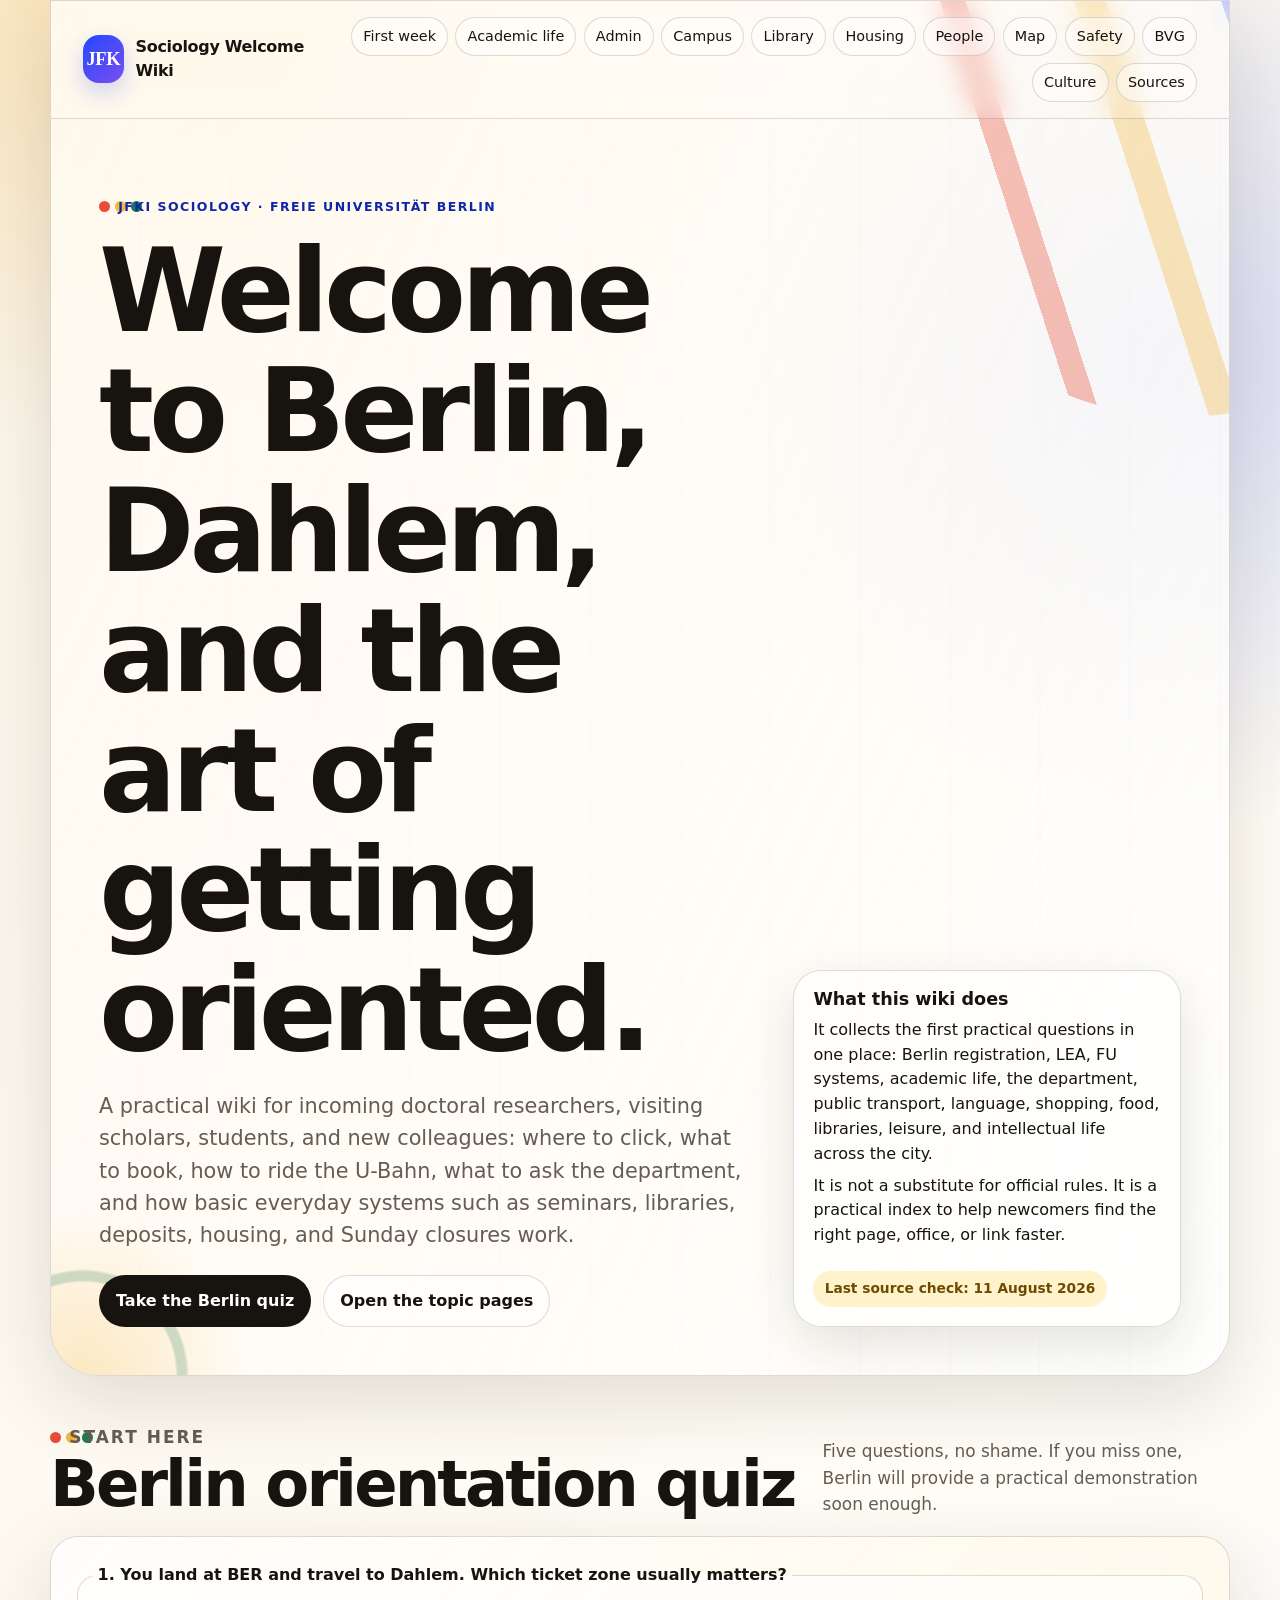
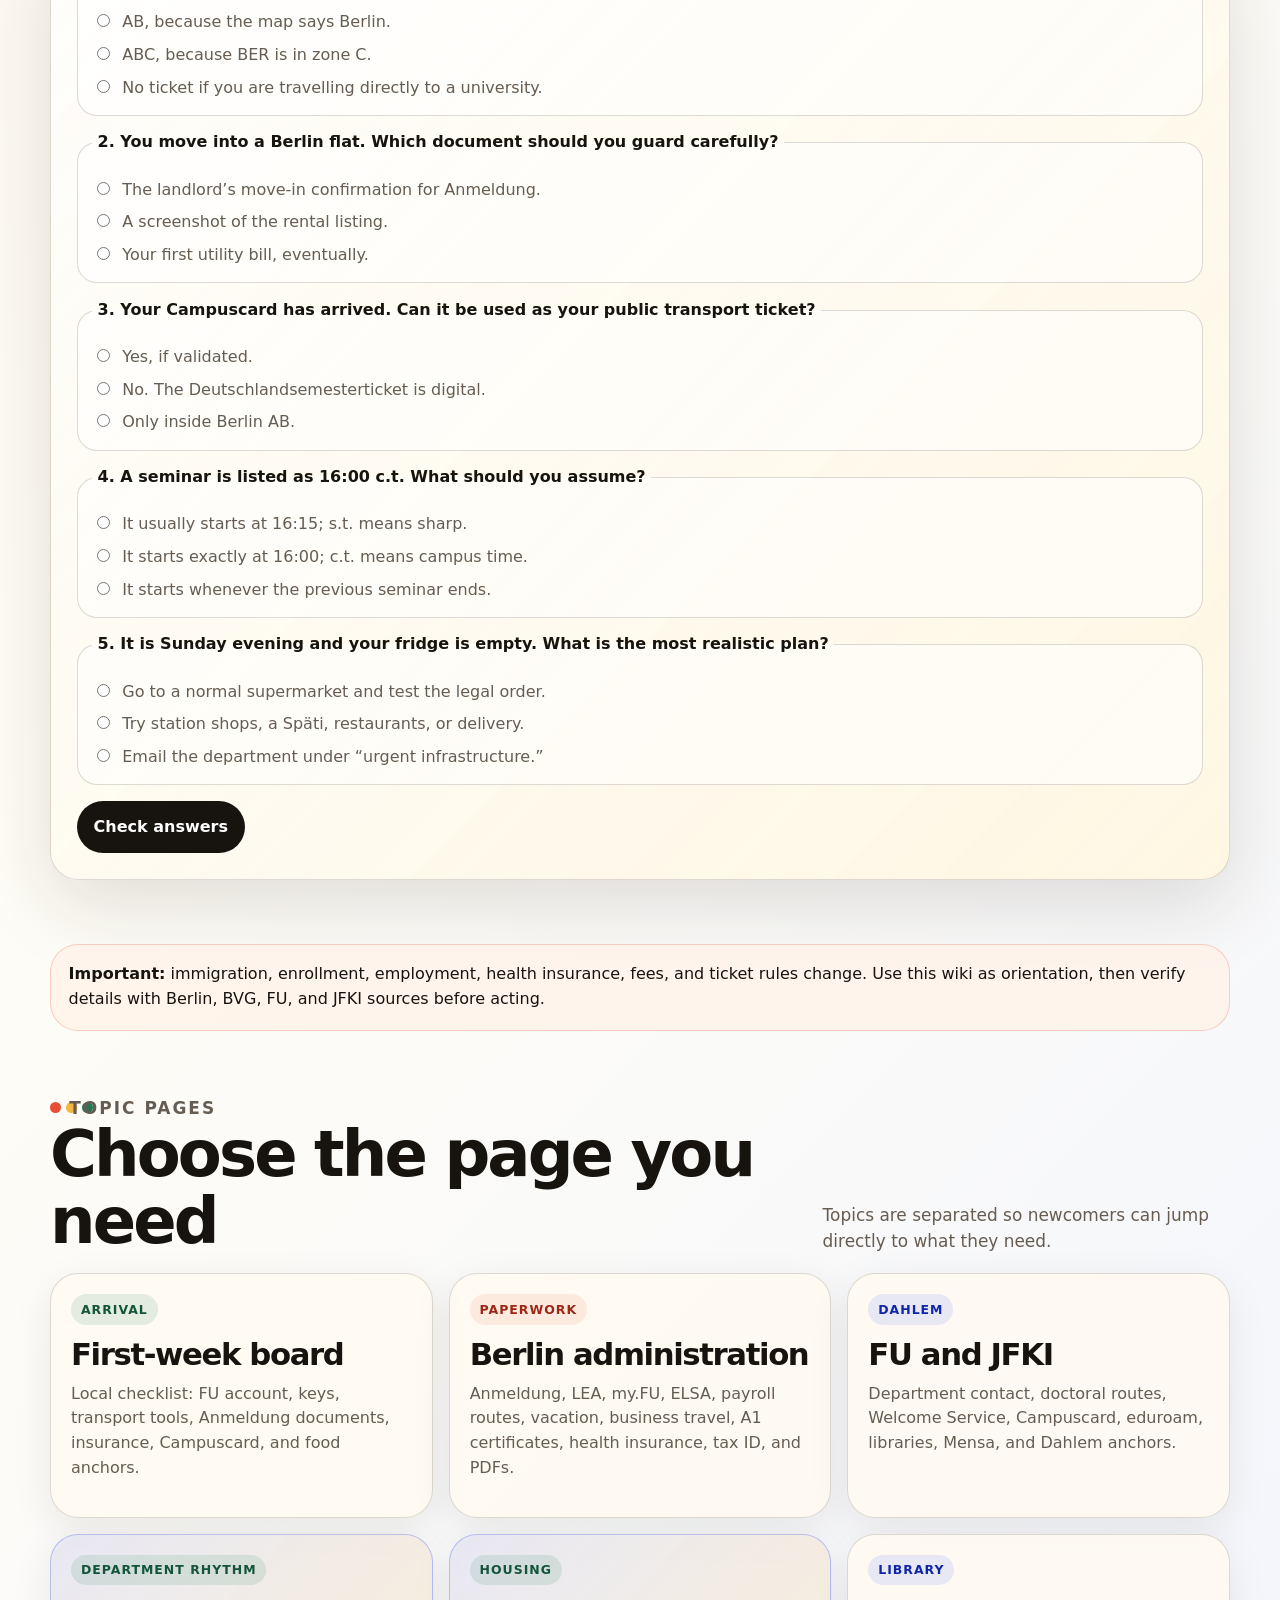
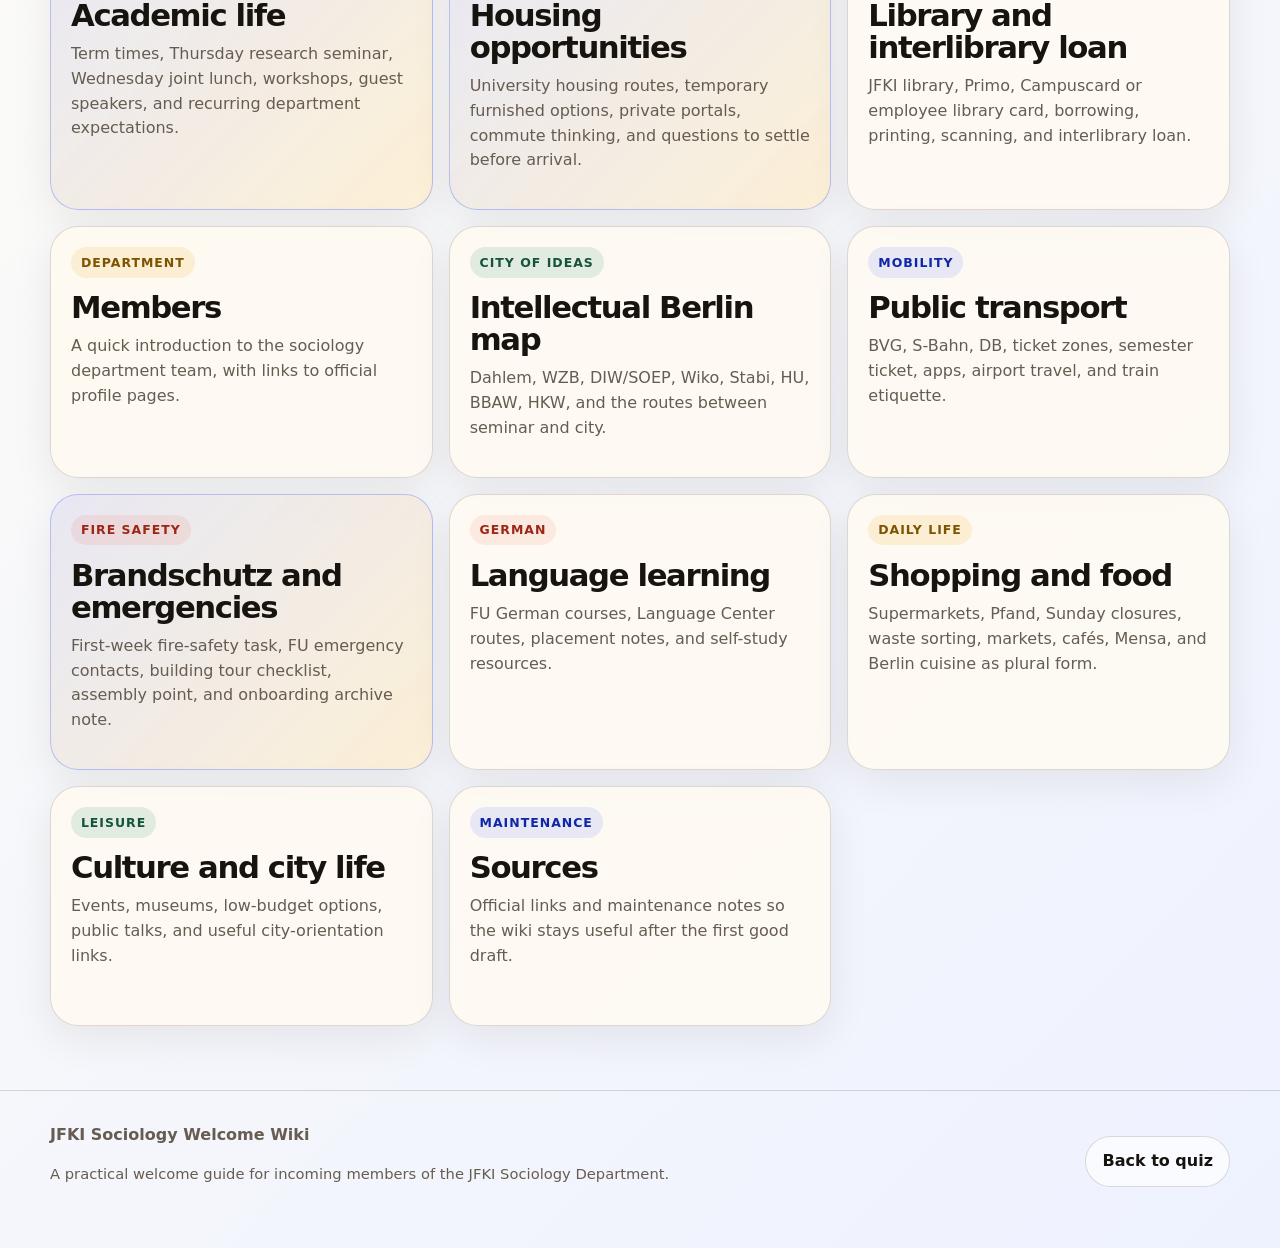
==== index.html @ 5accb11e "Upload welcome wiki site" ====
<!doctype html>
<html lang="en">
  <head>
    <meta charset="utf-8">
    <meta name="viewport" content="width=device-width, initial-scale=1">
    <title>JFKI Sociology Welcome Wiki</title>
    <meta name="description" content="A practical welcome wiki for incoming doctoral researchers, visiting scholars, students, and new colleagues at the JFKI Sociology Department, Freie Universität Berlin.">
    <meta property="og:title" content="JFKI Sociology Welcome Wiki">
    <meta property="og:description" content="Berlin administration, academic life, library, BVG, FU admin, everyday German, supermarkets, food, culture, and Dahlem orientation.">
    <meta property="og:type" content="website">
    <link rel="stylesheet" href="styles.css">
  </head>
  <body>
    <a class="skip-link" href="#main">Skip to main content</a>

    <header class="hero site-shell">
      <nav class="topbar" aria-label="Primary navigation">
        <a class="brand" href="index.html" aria-label="JFKI Sociology Welcome Wiki home">
          <span class="brand-mark" aria-hidden="true">JFK</span>
          <span>Sociology Welcome Wiki</span>
        </a>
        <div class="nav-links">
          <a href="first-week.html">First week</a>
          <a href="academic-life.html">Academic life</a>
          <a href="administration.html">Admin</a>
          <a href="campus.html">Campus</a>
          <a href="library.html">Library</a>
          <a href="housing.html">Housing</a>
          <a href="people.html">People</a>
          <a href="intellectual-map.html">Map</a>
          <a href="safety.html">Safety</a>
          <a href="transport.html">BVG</a>
          <a href="culture.html">Culture</a>
          <a href="sources.html">Sources</a>
        </div>
      </nav>

      <div class="hero-grid">
        <div>
          <p class="eyebrow">JFKI Sociology · Freie Universität Berlin</p>
          <h1>Welcome to Berlin, Dahlem, and the art of getting oriented.</h1>
          <p class="hero-copy">
            A practical wiki for incoming doctoral researchers, visiting scholars, students, and new colleagues:
            where to click, what to book, how to ride the U-Bahn, what to ask the department, and how basic
            everyday systems such as seminars, libraries, deposits, housing, and Sunday closures work.
          </p>
          <div class="hero-actions">
            <a class="button" href="#berlin-quiz">Take the Berlin quiz</a>
            <a class="button secondary" href="#topics">Open the topic pages</a>
          </div>
        </div>

        <aside class="hero-card" aria-label="Welcome note">
          <h2>What this wiki does</h2>
          <p>
            It collects the first practical questions in one place: Berlin registration, LEA, FU systems, academic life,
            the department, public transport, language, shopping, food, libraries, leisure, and intellectual life across the city.
          </p>
          <p>
            It is not a substitute for official rules. It is a practical index to help newcomers find the right page,
            office, or link faster.
          </p>
          <span class="stamp">Last source check: 11 August 2026</span>
        </aside>
      </div>
    </header>

    <main id="main" class="site-shell">
      <section class="section quiz-section" id="berlin-quiz">
        <div class="section-header">
          <div>
            <p class="eyebrow">Start here</p>
            <h2>Berlin orientation quiz</h2>
          </div>
          <p>
            Five questions, no shame. If you miss one, Berlin will provide a practical demonstration soon enough.
          </p>
        </div>

        <div class="quiz-card" data-quiz>
          <fieldset class="quiz-question">
            <legend>1. You land at BER and travel to Dahlem. Which ticket zone usually matters?</legend>
            <label><input type="radio" name="q1" value="wrong"> AB, because the map says Berlin.</label>
            <label><input type="radio" name="q1" value="correct"> ABC, because BER is in zone C.</label>
            <label><input type="radio" name="q1" value="wrong"> No ticket if you are travelling directly to a university.</label>
          </fieldset>

          <fieldset class="quiz-question">
            <legend>2. You move into a Berlin flat. Which document should you guard carefully?</legend>
            <label><input type="radio" name="q2" value="correct"> The landlord’s move-in confirmation for Anmeldung.</label>
            <label><input type="radio" name="q2" value="wrong"> A screenshot of the rental listing.</label>
            <label><input type="radio" name="q2" value="wrong"> Your first utility bill, eventually.</label>
          </fieldset>

          <fieldset class="quiz-question">
            <legend>3. Your Campuscard has arrived. Can it be used as your public transport ticket?</legend>
            <label><input type="radio" name="q3" value="wrong"> Yes, if validated.</label>
            <label><input type="radio" name="q3" value="correct"> No. The Deutschlandsemesterticket is digital.</label>
            <label><input type="radio" name="q3" value="wrong"> Only inside Berlin AB.</label>
          </fieldset>

          <fieldset class="quiz-question">
            <legend>4. A seminar is listed as 16:00 c.t. What should you assume?</legend>
            <label><input type="radio" name="q4" value="correct"> It usually starts at 16:15; s.t. means sharp.</label>
            <label><input type="radio" name="q4" value="wrong"> It starts exactly at 16:00; c.t. means campus time.</label>
            <label><input type="radio" name="q4" value="wrong"> It starts whenever the previous seminar ends.</label>
          </fieldset>

          <fieldset class="quiz-question">
            <legend>5. It is Sunday evening and your fridge is empty. What is the most realistic plan?</legend>
            <label><input type="radio" name="q5" value="wrong"> Go to a normal supermarket and test the legal order.</label>
            <label><input type="radio" name="q5" value="correct"> Try station shops, a Späti, restaurants, or delivery.</label>
            <label><input type="radio" name="q5" value="wrong"> Email the department under “urgent infrastructure.”</label>
          </fieldset>

          <div class="quiz-actions">
            <button class="button" type="button" data-quiz-check>Check answers</button>
            <p class="quiz-result" aria-live="polite" data-quiz-result></p>
          </div>
        </div>
      </section>

      <section class="note" aria-label="Disclaimer">
        <strong>Important:</strong> immigration, enrollment, employment, health insurance, fees, and ticket rules
        change. Use this wiki as orientation, then verify details with Berlin, BVG, FU, and JFKI sources before acting.
      </section>

      <section class="section" id="topics">
        <div class="section-header">
          <div>
            <p class="eyebrow">Topic pages</p>
            <h2>Choose the page you need</h2>
          </div>
          <p>
            Topics are separated so newcomers can jump directly to what they need.
          </p>
        </div>

        <div class="grid topic-grid">
          <article class="card topic-card">
            <span class="tag green">Arrival</span>
            <h3><a href="first-week.html">First-week board</a></h3>
            <p>Local checklist: FU account, keys, transport tools, Anmeldung documents, insurance, Campuscard, and food anchors.</p>
          </article>

          <article class="card topic-card">
            <span class="tag red">Paperwork</span>
            <h3><a href="administration.html">Berlin administration</a></h3>
            <p>Anmeldung, LEA, my.FU, ELSA, payroll routes, vacation, business travel, A1 certificates, health insurance, tax ID, and PDFs.</p>
          </article>

          <article class="card topic-card">
            <span class="tag">Dahlem</span>
            <h3><a href="campus.html">FU and JFKI</a></h3>
            <p>Department contact, doctoral routes, Welcome Service, Campuscard, eduroam, libraries, Mensa, and Dahlem anchors.</p>
          </article>

          <article class="card topic-card feature-frame">
            <span class="tag green">Department rhythm</span>
            <h3><a href="academic-life.html">Academic life</a></h3>
            <p>Term times, Thursday research seminar, Wednesday joint lunch, workshops, guest speakers, and recurring department expectations.</p>
          </article>

          <article class="card topic-card feature-frame">
            <span class="tag green">Housing</span>
            <h3><a href="housing.html">Housing opportunities</a></h3>
            <p>University housing routes, temporary furnished options, private portals, commute thinking, and questions to settle before arrival.</p>
          </article>

          <article class="card topic-card">
            <span class="tag">Library</span>
            <h3><a href="library.html">Library and interlibrary loan</a></h3>
            <p>JFKI library, Primo, Campuscard or employee library card, borrowing, printing, scanning, and interlibrary loan.</p>
          </article>

          <article class="card topic-card">
            <span class="tag gold">Department</span>
            <h3><a href="people.html">Members</a></h3>
            <p>A quick introduction to the sociology department team, with links to official profile pages.</p>
          </article>

          <article class="card topic-card">
            <span class="tag green">City of ideas</span>
            <h3><a href="intellectual-map.html">Intellectual Berlin map</a></h3>
            <p>Dahlem, WZB, DIW/SOEP, Wiko, Stabi, HU, BBAW, HKW, and the routes between seminar and city.</p>
          </article>

          <article class="card topic-card">
            <span class="tag">Mobility</span>
            <h3><a href="transport.html">Public transport</a></h3>
            <p>BVG, S-Bahn, DB, ticket zones, semester ticket, apps, airport travel, and train etiquette.</p>
          </article>

          <article class="card topic-card feature-frame">
            <span class="tag red">Fire safety</span>
            <h3><a href="safety.html">Brandschutz and emergencies</a></h3>
            <p>First-week fire-safety task, FU emergency contacts, building tour checklist, assembly point, and onboarding archive note.</p>
          </article>

          <article class="card topic-card">
            <span class="tag red">German</span>
            <h3><a href="language.html">Language learning</a></h3>
            <p>FU German courses, Language Center routes, placement notes, and self-study resources.</p>
          </article>

          <article class="card topic-card">
            <span class="tag gold">Daily life</span>
            <h3><a href="shopping-food.html">Shopping and food</a></h3>
            <p>Supermarkets, Pfand, Sunday closures, waste sorting, markets, cafés, Mensa, and Berlin cuisine as plural form.</p>
          </article>

          <article class="card topic-card">
            <span class="tag green">Leisure</span>
            <h3><a href="culture.html">Culture and city life</a></h3>
            <p>Events, museums, low-budget options, public talks, and useful city-orientation links.</p>
          </article>

          <article class="card topic-card">
            <span class="tag">Maintenance</span>
            <h3><a href="sources.html">Sources</a></h3>
            <p>Official links and maintenance notes so the wiki stays useful after the first good draft.</p>
          </article>
        </div>
      </section>
    </main>

    <footer class="footer">
      <div class="site-shell footer-grid">
        <div>
          <strong>JFKI Sociology Welcome Wiki</strong>
          <p class="small">A practical welcome guide for incoming members of the JFKI Sociology Department.</p>
        </div>
        <a class="button secondary" href="#berlin-quiz">Back to quiz</a>
      </div>
    </footer>

    <script src="welcome.js" defer></script>
  </body>
</html>
---- styles.css ----
:root {
  color-scheme: light;
  --ink: #17130f;
  --muted: #665c51;
  --paper: #fbf4e8;
  --paper-soft: #fffaf0;
  --card: rgba(255, 251, 242, 0.86);
  --line: rgba(47, 35, 21, 0.16);
  --blue: #2348ff;
  --blue-dark: #1026a8;
  --red: #e94d35;
  --gold: #f4b83f;
  --green: #1f7a54;
  --violet: #7a4ef1;
  --shadow: 0 24px 80px rgba(43, 31, 18, 0.14);
  --radius: 28px;
  --mono: "SFMono-Regular", Consolas, "Liberation Mono", Menlo, monospace;
  --sans: Inter, ui-sans-serif, system-ui, -apple-system, BlinkMacSystemFont, "Segoe UI", sans-serif;
  --serif: "Iowan Old Style", "Palatino Linotype", Palatino, Georgia, serif;
}

* {
  box-sizing: border-box;
}

html {
  scroll-behavior: smooth;
}

body {
  margin: 0;
  background:
    radial-gradient(circle at 10% 0%, rgba(244, 184, 63, 0.3), transparent 28rem),
    radial-gradient(circle at 90% 8%, rgba(35, 72, 255, 0.18), transparent 30rem),
    linear-gradient(135deg, #fbf4e8 0%, #fffdf6 42%, #eef2ff 100%);
  color: var(--ink);
  font-family: var(--sans);
  line-height: 1.55;
}

a {
  color: var(--blue-dark);
  text-decoration-thickness: 0.09em;
  text-underline-offset: 0.18em;
}

a:hover {
  color: var(--red);
}

.skip-link {
  position: absolute;
  left: 1rem;
  top: -5rem;
  z-index: 20;
  background: var(--ink);
  color: white;
  padding: 0.7rem 1rem;
  border-radius: 999px;
}

.skip-link:focus {
  top: 1rem;
}

.site-shell {
  width: min(1180px, calc(100% - 2rem));
  margin: 0 auto;
}

.hero {
  position: relative;
  overflow: hidden;
  border: 1px solid var(--line);
  border-radius: 0 0 48px 48px;
  background:
    linear-gradient(115deg, rgba(255, 250, 240, 0.92), rgba(255, 255, 255, 0.7)),
    repeating-linear-gradient(90deg, transparent 0 88px, rgba(35, 72, 255, 0.06) 88px 90px);
  box-shadow: var(--shadow);
  margin-bottom: 2rem;
}

.hero::before,
.hero::after {
  content: "";
  position: absolute;
  border-radius: 999px;
  pointer-events: none;
}

.hero::before {
  width: 38rem;
  height: 38rem;
  right: -16rem;
  top: -12rem;
  background:
    linear-gradient(90deg, transparent 0 18%, var(--red) 18% 22%, transparent 22% 39%, var(--gold) 39% 44%, transparent 44% 62%, var(--blue) 62% 66%, transparent 66%),
    radial-gradient(circle, rgba(255,255,255,0.1), transparent 60%);
  opacity: 0.34;
  transform: rotate(-18deg);
}

.hero::after {
  width: 24rem;
  height: 24rem;
  left: -10rem;
  bottom: -12rem;
  background:
    radial-gradient(circle at center, transparent 0 34%, rgba(31, 122, 84, 0.22) 35% 38%, transparent 39%),
    radial-gradient(circle at center, rgba(244, 184, 63, 0.28), transparent 60%);
}

.topbar {
  position: relative;
  z-index: 2;
  display: flex;
  align-items: center;
  justify-content: space-between;
  gap: 1rem;
  padding: 1rem clamp(1rem, 3vw, 2rem);
  border-bottom: 1px solid var(--line);
  backdrop-filter: blur(14px);
}

.brand {
  display: flex;
  align-items: center;
  gap: 0.75rem;
  color: var(--ink);
  font-weight: 800;
  letter-spacing: -0.02em;
  text-decoration: none;
}

.brand-mark {
  display: grid;
  place-items: center;
  width: 3rem;
  height: 3rem;
  border-radius: 1rem;
  color: white;
  background:
    linear-gradient(135deg, var(--blue), var(--violet)),
    var(--blue);
  box-shadow: 0 10px 24px rgba(35, 72, 255, 0.22);
  font-family: var(--serif);
  font-size: 1.15rem;
}

.nav-links {
  display: flex;
  flex-wrap: wrap;
  gap: 0.45rem;
  justify-content: flex-end;
}

.nav-links a {
  display: inline-flex;
  align-items: center;
  border: 1px solid var(--line);
  border-radius: 999px;
  padding: 0.45rem 0.7rem;
  background: rgba(255, 255, 255, 0.45);
  color: var(--ink);
  font-size: 0.9rem;
  text-decoration: none;
}

.nav-links a:hover {
  background: white;
  border-color: rgba(35, 72, 255, 0.4);
}

.hero-grid {
  position: relative;
  z-index: 2;
  display: grid;
  grid-template-columns: minmax(0, 1.25fr) minmax(280px, 0.75fr);
  gap: clamp(1.5rem, 4vw, 3rem);
  padding: clamp(2rem, 6vw, 5rem) clamp(1rem, 4vw, 3rem) clamp(2rem, 4vw, 3rem);
}

.page-hero {
  margin-bottom: 1rem;
}

.page-hero .hero-grid {
  padding-top: clamp(1.8rem, 5vw, 3.8rem);
  padding-bottom: clamp(1.8rem, 4vw, 2.6rem);
}

.page-hero h1 {
  max-width: 16ch;
  font-size: clamp(2.9rem, 8vw, 6rem);
}

.eyebrow {
  display: inline-flex;
  align-items: center;
  gap: 0.5rem;
  margin: 0 0 1rem;
  color: var(--blue-dark);
  font-weight: 800;
  text-transform: uppercase;
  letter-spacing: 0.12em;
  font-size: 0.78rem;
}

.eyebrow::before {
  content: "";
  width: 0.7rem;
  height: 0.7rem;
  border-radius: 50%;
  background: var(--red);
  box-shadow: 1rem 0 0 var(--gold), 2rem 0 0 var(--green);
}

h1,
h2,
h3 {
  margin: 0;
  line-height: 1.04;
  letter-spacing: -0.045em;
}

h1 {
  max-width: 14ch;
  font-size: clamp(3.2rem, 9vw, 7.6rem);
}

h2 {
  font-size: clamp(2rem, 5vw, 4.2rem);
}

h3 {
  font-size: clamp(1.25rem, 2.4vw, 2rem);
}

.hero-copy {
  margin: 1.2rem 0 0;
  max-width: 64ch;
  color: var(--muted);
  font-size: clamp(1.06rem, 2vw, 1.3rem);
}

.hero-actions,
.button-row {
  display: flex;
  flex-wrap: wrap;
  gap: 0.75rem;
  margin-top: 1.5rem;
}

.button,
button.button {
  border: 1px solid transparent;
  border-radius: 999px;
  padding: 0.78rem 1rem;
  background: var(--ink);
  color: white;
  font: inherit;
  font-weight: 800;
  text-decoration: none;
  cursor: pointer;
}

.button.secondary {
  border-color: var(--line);
  background: rgba(255,255,255,0.65);
  color: var(--ink);
}

.button:hover,
button.button:hover {
  transform: translateY(-1px);
}

.hero-card {
  align-self: end;
  border: 1px solid var(--line);
  border-radius: var(--radius);
  background: rgba(255, 255, 255, 0.62);
  box-shadow: 0 18px 50px rgba(43, 31, 18, 0.12);
  padding: 1.2rem;
}

.hero-card h2 {
  font-size: 1.1rem;
  letter-spacing: 0;
  margin-bottom: 0.6rem;
}

.hero-card p {
  margin: 0.45rem 0;
}

.stamp {
  display: inline-flex;
  margin-top: 1rem;
  border-radius: 999px;
  padding: 0.45rem 0.7rem;
  background: #fff3cb;
  color: #6d4a00;
  font-size: 0.86rem;
  font-weight: 800;
}

.section {
  margin: clamp(2rem, 6vw, 4rem) 0;
}

.section-header {
  display: grid;
  grid-template-columns: minmax(0, 0.78fr) minmax(260px, 0.42fr);
  align-items: end;
  gap: 1rem;
  margin-bottom: 1.2rem;
}

.section-header p {
  margin: 0;
  color: var(--muted);
  font-size: 1.06rem;
}

.note {
  border: 1px solid rgba(233, 77, 53, 0.24);
  border-radius: var(--radius);
  padding: 1.1rem;
  background: rgba(255, 242, 232, 0.78);
}

.grid {
  display: grid;
  grid-template-columns: repeat(12, 1fr);
  gap: 1rem;
}

.card,
.mini-card,
.timeline-item,
.phrase,
.source-card {
  border: 1px solid var(--line);
  border-radius: var(--radius);
  background: var(--card);
  box-shadow: 0 12px 40px rgba(43, 31, 18, 0.08);
}

.card {
  grid-column: span 4;
  padding: 1.25rem;
}

.card.wide {
  grid-column: span 8;
}

.card.full {
  grid-column: 1 / -1;
}

.card h3 {
  margin-bottom: 0.65rem;
}

.topic-grid .topic-card {
  min-height: 240px;
}

.topic-card h3 a {
  color: var(--ink);
  text-decoration: none;
}

.topic-card h3 a:hover {
  color: var(--blue-dark);
  text-decoration: underline;
  text-decoration-thickness: 0.08em;
  text-underline-offset: 0.16em;
}

.feature-frame {
  background:
    linear-gradient(135deg, rgba(35, 72, 255, 0.1), rgba(244, 184, 63, 0.16)),
    var(--card);
  border-color: rgba(35, 72, 255, 0.28);
}

.card p,
.card li {
  color: var(--muted);
}

.card p:first-of-type {
  margin-top: 0;
}

.tag {
  display: inline-flex;
  align-items: center;
  margin-bottom: 0.9rem;
  border-radius: 999px;
  padding: 0.35rem 0.62rem;
  background: rgba(35, 72, 255, 0.1);
  color: var(--blue-dark);
  font-size: 0.78rem;
  font-weight: 850;
  letter-spacing: 0.08em;
  text-transform: uppercase;
}

.tag.red {
  background: rgba(233, 77, 53, 0.1);
  color: #9d2716;
}

.tag.green {
  background: rgba(31, 122, 84, 0.12);
  color: #14543a;
}

.tag.gold {
  background: rgba(244, 184, 63, 0.18);
  color: #7c5300;
}

.checklist {
  display: grid;
  grid-template-columns: repeat(2, minmax(0, 1fr));
  gap: 0.75rem;
  padding: 0;
  list-style: none;
}

.checklist li {
  display: flex;
  align-items: flex-start;
  gap: 0.72rem;
  border: 1px solid var(--line);
  border-radius: 18px;
  background: rgba(255, 255, 255, 0.58);
  padding: 0.75rem;
}

.checklist input {
  width: 1.15rem;
  height: 1.15rem;
  margin-top: 0.18rem;
  accent-color: var(--green);
}

.checklist strong {
  display: block;
  color: var(--ink);
}

.checklist .is-done span {
  text-decoration: line-through;
  opacity: 0.68;
}

.timeline {
  display: grid;
  grid-template-columns: repeat(4, minmax(0, 1fr));
  gap: 1rem;
}

.timeline-item {
  position: relative;
  overflow: hidden;
  padding: 1.1rem;
}

.timeline-item::before {
  content: attr(data-step);
  position: absolute;
  right: 1rem;
  top: 0.6rem;
  color: rgba(23, 19, 15, 0.08);
  font-size: 4rem;
  font-weight: 900;
  letter-spacing: -0.08em;
}

.timeline-item h3 {
  position: relative;
  font-size: 1.35rem;
}

.timeline-item ul {
  position: relative;
  margin-bottom: 0;
  padding-left: 1.1rem;
}

.link-list {
  display: flex;
  flex-direction: column;
  gap: 0.45rem;
  margin: 0.8rem 0 0;
}

.link-list a {
  display: flex;
  justify-content: space-between;
  gap: 1rem;
  border: 1px solid var(--line);
  border-radius: 16px;
  padding: 0.7rem 0.8rem;
  background: rgba(255, 255, 255, 0.54);
  color: var(--ink);
  font-weight: 780;
  text-decoration: none;
}

.link-list a::after {
  content: "↗";
  color: var(--muted);
}

.link-list a:hover {
  border-color: rgba(35, 72, 255, 0.36);
  background: white;
}

.transit-map {
  position: relative;
  min-height: 260px;
  overflow: hidden;
  border-radius: 24px;
  background:
    linear-gradient(34deg, transparent 0 44%, rgba(233, 77, 53, 0.72) 44% 47%, transparent 47%),
    linear-gradient(145deg, transparent 0 34%, rgba(35, 72, 255, 0.7) 34% 37%, transparent 37%),
    linear-gradient(90deg, transparent 0 50%, rgba(31, 122, 84, 0.75) 50% 53%, transparent 53%),
    #fff8e8;
  border: 1px solid var(--line);
}

.station {
  position: absolute;
  display: inline-flex;
  align-items: center;
  gap: 0.35rem;
  border: 2px solid var(--ink);
  border-radius: 999px;
  padding: 0.35rem 0.55rem;
  background: white;
  font-size: 0.78rem;
  font-weight: 900;
  box-shadow: 0 8px 20px rgba(43, 31, 18, 0.12);
}

.station::before {
  content: "";
  width: 0.65rem;
  height: 0.65rem;
  border-radius: 999px;
  background: var(--ink);
}

.station.dahlem {
  left: 8%;
  top: 58%;
}

.station.ring {
  left: 46%;
  top: 44%;
}

.station.airport {
  right: 7%;
  bottom: 16%;
}

.station.berlin {
  right: 18%;
  top: 18%;
}

.mini-grid {
  display: grid;
  grid-template-columns: repeat(3, minmax(0, 1fr));
  gap: 0.8rem;
}

.mini-card {
  padding: 0.9rem;
}

.mini-card strong {
  display: block;
  margin-bottom: 0.35rem;
}

.mini-card p {
  margin: 0;
  color: var(--muted);
  font-size: 0.95rem;
}

.retail-table {
  width: 100%;
  border-collapse: collapse;
  overflow: hidden;
  border-radius: 18px;
}

.retail-table th,
.retail-table td {
  border-bottom: 1px solid var(--line);
  padding: 0.75rem;
  text-align: left;
  vertical-align: top;
}

.retail-table th {
  color: var(--ink);
  background: rgba(244, 184, 63, 0.18);
}

.retail-table td {
  color: var(--muted);
}

.source-panel {
  margin-top: 1rem;
}

.source-grid {
  display: grid;
  grid-template-columns: repeat(3, minmax(0, 1fr));
  gap: 0.8rem;
}

.source-card {
  padding: 0.9rem;
}

.source-card strong {
  display: block;
  margin-bottom: 0.35rem;
}

.footer {
  margin-top: 4rem;
  padding: 2rem 0 3rem;
  border-top: 1px solid var(--line);
  color: var(--muted);
}

.footer-grid {
  display: grid;
  grid-template-columns: 1fr auto;
  gap: 1rem;
  align-items: center;
}

.small {
  color: var(--muted);
  font-size: 0.92rem;
}

.quiz-section {
  margin-top: clamp(1.5rem, 4vw, 3rem);
}

.quiz-card {
  border: 1px solid var(--line);
  border-radius: var(--radius);
  background:
    linear-gradient(135deg, rgba(255, 255, 255, 0.72), rgba(255, 246, 225, 0.88)),
    var(--card);
  box-shadow: var(--shadow);
  padding: clamp(1rem, 3vw, 1.6rem);
}

.quiz-question {
  margin: 0 0 0.9rem;
  border: 1px solid var(--line);
  border-radius: 20px;
  background: rgba(255, 255, 255, 0.56);
  padding: 0.9rem;
}

.quiz-question legend {
  padding: 0 0.35rem;
  font-weight: 850;
}

.quiz-question label {
  display: block;
  margin-top: 0.5rem;
  color: var(--muted);
}

.quiz-question input {
  accent-color: var(--blue);
  margin-right: 0.45rem;
}

.quiz-actions {
  display: flex;
  flex-wrap: wrap;
  align-items: center;
  gap: 1rem;
  margin-top: 1rem;
}

.quiz-result {
  margin: 0;
  color: var(--ink);
  font-weight: 850;
}

.people-grid {
  display: grid;
  grid-template-columns: repeat(4, minmax(0, 1fr));
  gap: 1rem;
}

.person-card {
  display: flex;
  flex-direction: column;
  min-height: 220px;
  border: 1px solid var(--line);
  border-radius: var(--radius);
  background: var(--card);
  box-shadow: 0 12px 40px rgba(43, 31, 18, 0.08);
  padding: 1rem;
}

.person-card.lead {
  grid-column: span 2;
  background:
    linear-gradient(135deg, rgba(35, 72, 255, 0.12), rgba(255, 255, 255, 0.72)),
    var(--card);
}

.person-card.compact {
  grid-column: span 2;
}

.person-role {
  display: inline-flex;
  width: fit-content;
  border-radius: 999px;
  padding: 0.28rem 0.55rem;
  background: rgba(35, 72, 255, 0.1);
  color: var(--blue-dark);
  font-size: 0.76rem;
  font-weight: 850;
  letter-spacing: 0.06em;
  text-transform: uppercase;
}

.person-card h3 {
  margin-top: 0.8rem;
  font-size: 1.35rem;
}

.person-card p {
  color: var(--muted);
}

.person-card a {
  margin-top: auto;
  font-weight: 850;
}

.intellectual-map {
  position: relative;
  min-height: 560px;
  overflow: hidden;
  border: 1px solid var(--line);
  border-radius: 36px;
  background:
    linear-gradient(22deg, transparent 0 44%, rgba(35, 72, 255, 0.16) 44.2% 45.4%, transparent 45.6%),
    linear-gradient(125deg, transparent 0 42%, rgba(31, 122, 84, 0.14) 42.2% 43.4%, transparent 43.6%),
    radial-gradient(circle at 21% 64%, rgba(35, 72, 255, 0.16), transparent 16%),
    radial-gradient(circle at 78% 34%, rgba(233, 77, 53, 0.14), transparent 18%),
    radial-gradient(circle at 48% 48%, rgba(244, 184, 63, 0.18), transparent 22%),
    rgba(255, 251, 242, 0.88);
  box-shadow: var(--shadow);
}

.intellectual-map::before {
  content: "West Berlin research forests → Mitte archives and public forums";
  position: absolute;
  left: 1.2rem;
  top: 1rem;
  color: rgba(23, 19, 15, 0.42);
  font-family: var(--mono);
  font-size: 0.78rem;
}

.intellectual-map::after {
  content: "";
  position: absolute;
  left: 8%;
  right: 8%;
  top: 52%;
  border-top: 2px dashed rgba(23, 19, 15, 0.18);
  transform: rotate(-7deg);
}

.map-pin {
  position: absolute;
  z-index: 2;
  display: inline-flex;
  flex-direction: column;
  min-width: 9rem;
  border: 2px solid var(--ink);
  border-radius: 20px;
  padding: 0.6rem 0.7rem;
  background: rgba(255, 255, 255, 0.92);
  color: var(--ink);
  text-decoration: none;
  box-shadow: 0 12px 30px rgba(43, 31, 18, 0.13);
}

.map-pin strong {
  line-height: 1;
}

.map-pin span {
  margin-top: 0.25rem;
  color: var(--muted);
  font-size: 0.82rem;
}

.map-pin:hover {
  color: var(--ink);
  transform: translateY(-2px);
}

.pin-jfki { left: 8%; top: 58%; border-color: var(--blue); }
.pin-wiko { left: 18%; top: 30%; border-color: var(--green); }
.pin-wzb { left: 49%; top: 51%; border-color: var(--red); }
.pin-diw { left: 63%; top: 37%; border-color: var(--blue-dark); }
.pin-stabi { left: 70%; top: 56%; border-color: var(--gold); }
.pin-hu { left: 74%; top: 25%; border-color: var(--violet); }
.pin-bbaw { left: 62%; top: 19%; border-color: var(--green); }
.pin-hkw { left: 44%; top: 30%; border-color: var(--red); }

.map-notes {
  margin-top: 1rem;
}

@media (max-width: 980px) {
  .hero-grid,
  .section-header {
    grid-template-columns: 1fr;
  }

  .card,
  .card.wide {
    grid-column: 1 / -1;
  }

  .timeline,
  .mini-grid,
  .source-grid,
  .people-grid {
    grid-template-columns: repeat(2, minmax(0, 1fr));
  }

  .person-card.lead,
  .person-card.compact {
    grid-column: span 2;
  }

  .intellectual-map {
    min-height: 650px;
  }

  .pin-jfki { left: 6%; top: 58%; }
  .pin-wiko { left: 8%; top: 32%; }
  .pin-wzb { left: 43%; top: 48%; }
  .pin-diw { left: 57%; top: 35%; }
  .pin-stabi { left: 52%; top: 62%; }
  .pin-hu { left: 58%; top: 16%; }
  .pin-bbaw { left: 31%; top: 18%; }
  .pin-hkw { left: 32%; top: 30%; }
}

@media (max-width: 700px) {
  .topbar {
    align-items: flex-start;
    flex-direction: column;
  }

  .hero {
    border-radius: 0 0 28px 28px;
  }

  h1 {
    font-size: clamp(2.7rem, 16vw, 4.4rem);
  }

  .timeline,
  .checklist,
  .mini-grid,
  .source-grid,
  .people-grid {
    grid-template-columns: 1fr;
  }

  .person-card.lead,
  .person-card.compact {
    grid-column: auto;
  }

  .intellectual-map {
    min-height: auto;
    display: grid;
    gap: 0.75rem;
    padding: 3.2rem 1rem 1rem;
  }

  .intellectual-map::after {
    display: none;
  }

  .map-pin,
  .pin-jfki,
  .pin-wiko,
  .pin-wzb,
  .pin-diw,
  .pin-stabi,
  .pin-hu,
  .pin-bbaw,
  .pin-hkw {
    position: static;
    min-width: 0;
  }

  .footer-grid {
    grid-template-columns: 1fr;
  }
}

@media print {
  body {
    background: white;
  }

  .hero,
  .card,
  .timeline-item,
  .mini-card {
    box-shadow: none;
  }

  .nav-links,
  .button-row,
  .hero-actions,
  .source-panel[hidden] {
    display: none !important;
  }

  a::after {
    content: " (" attr(href) ")";
    font-size: 0.8em;
  }
}
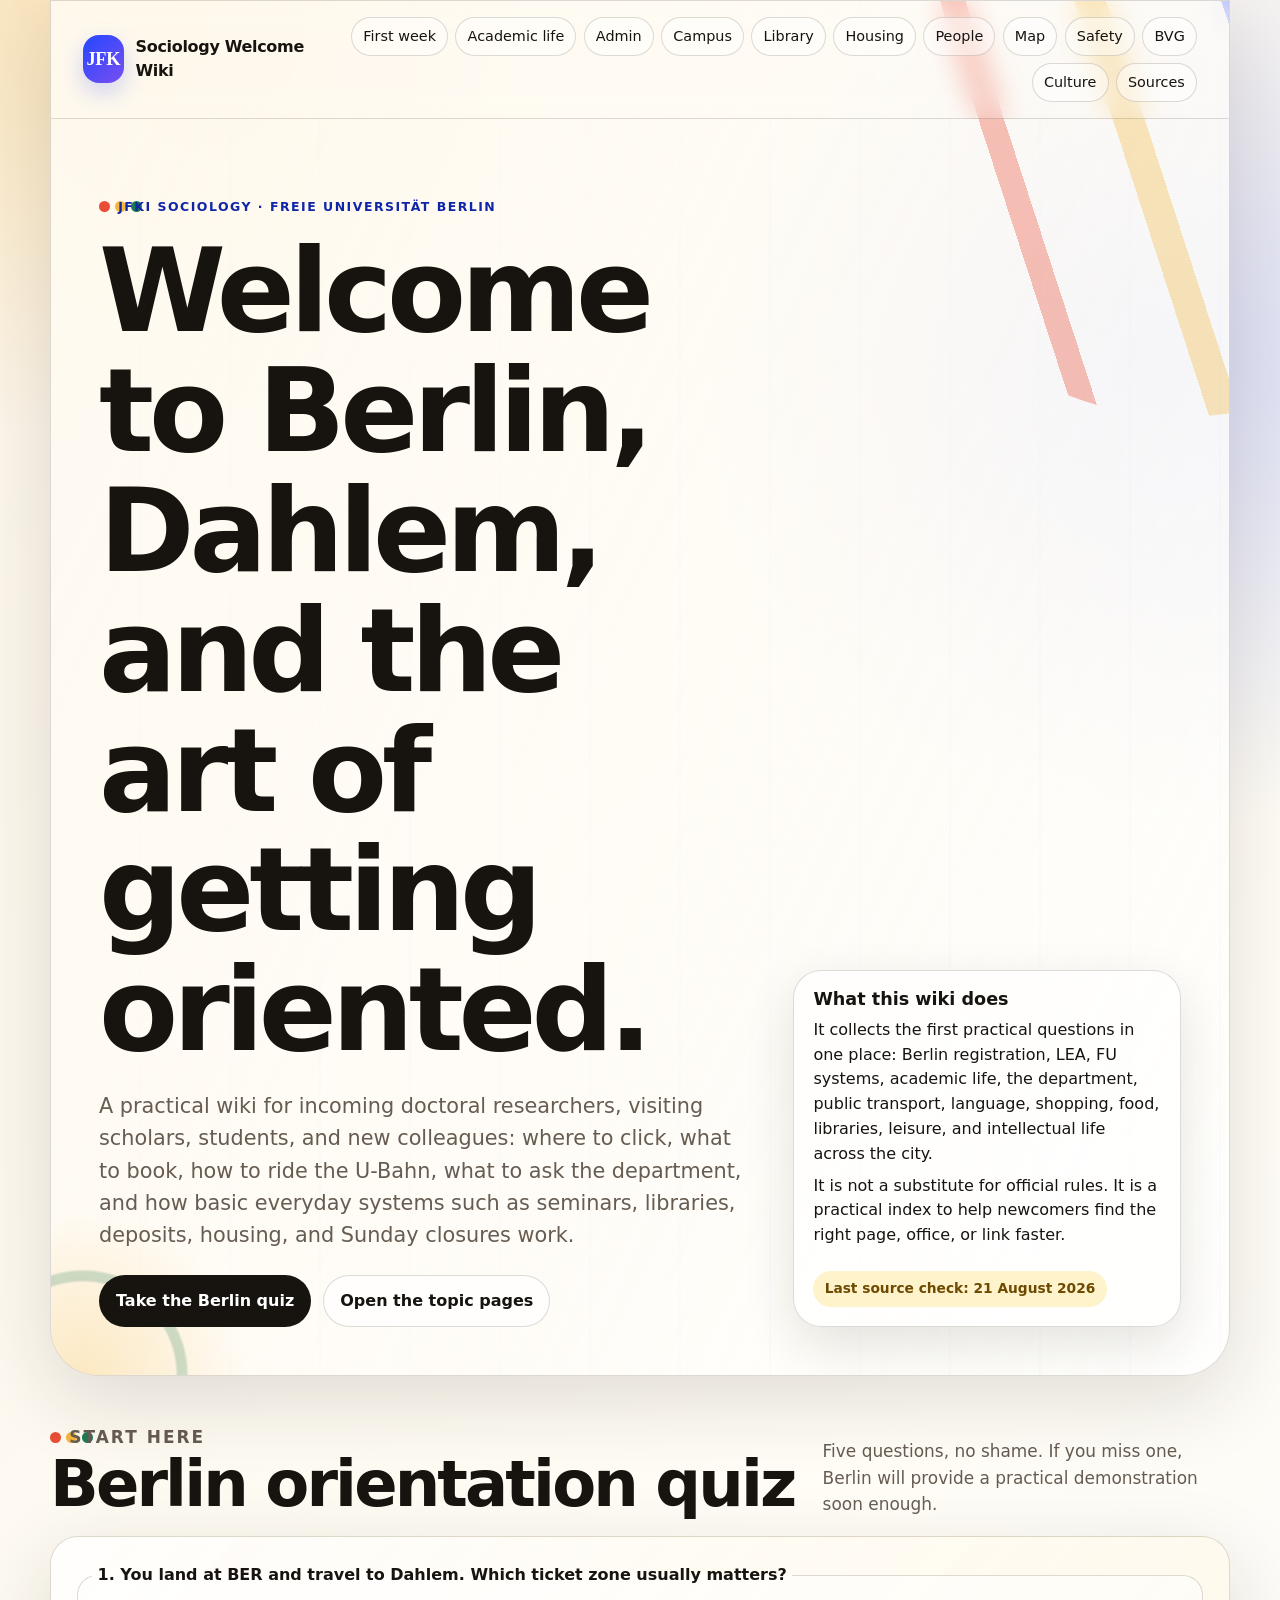
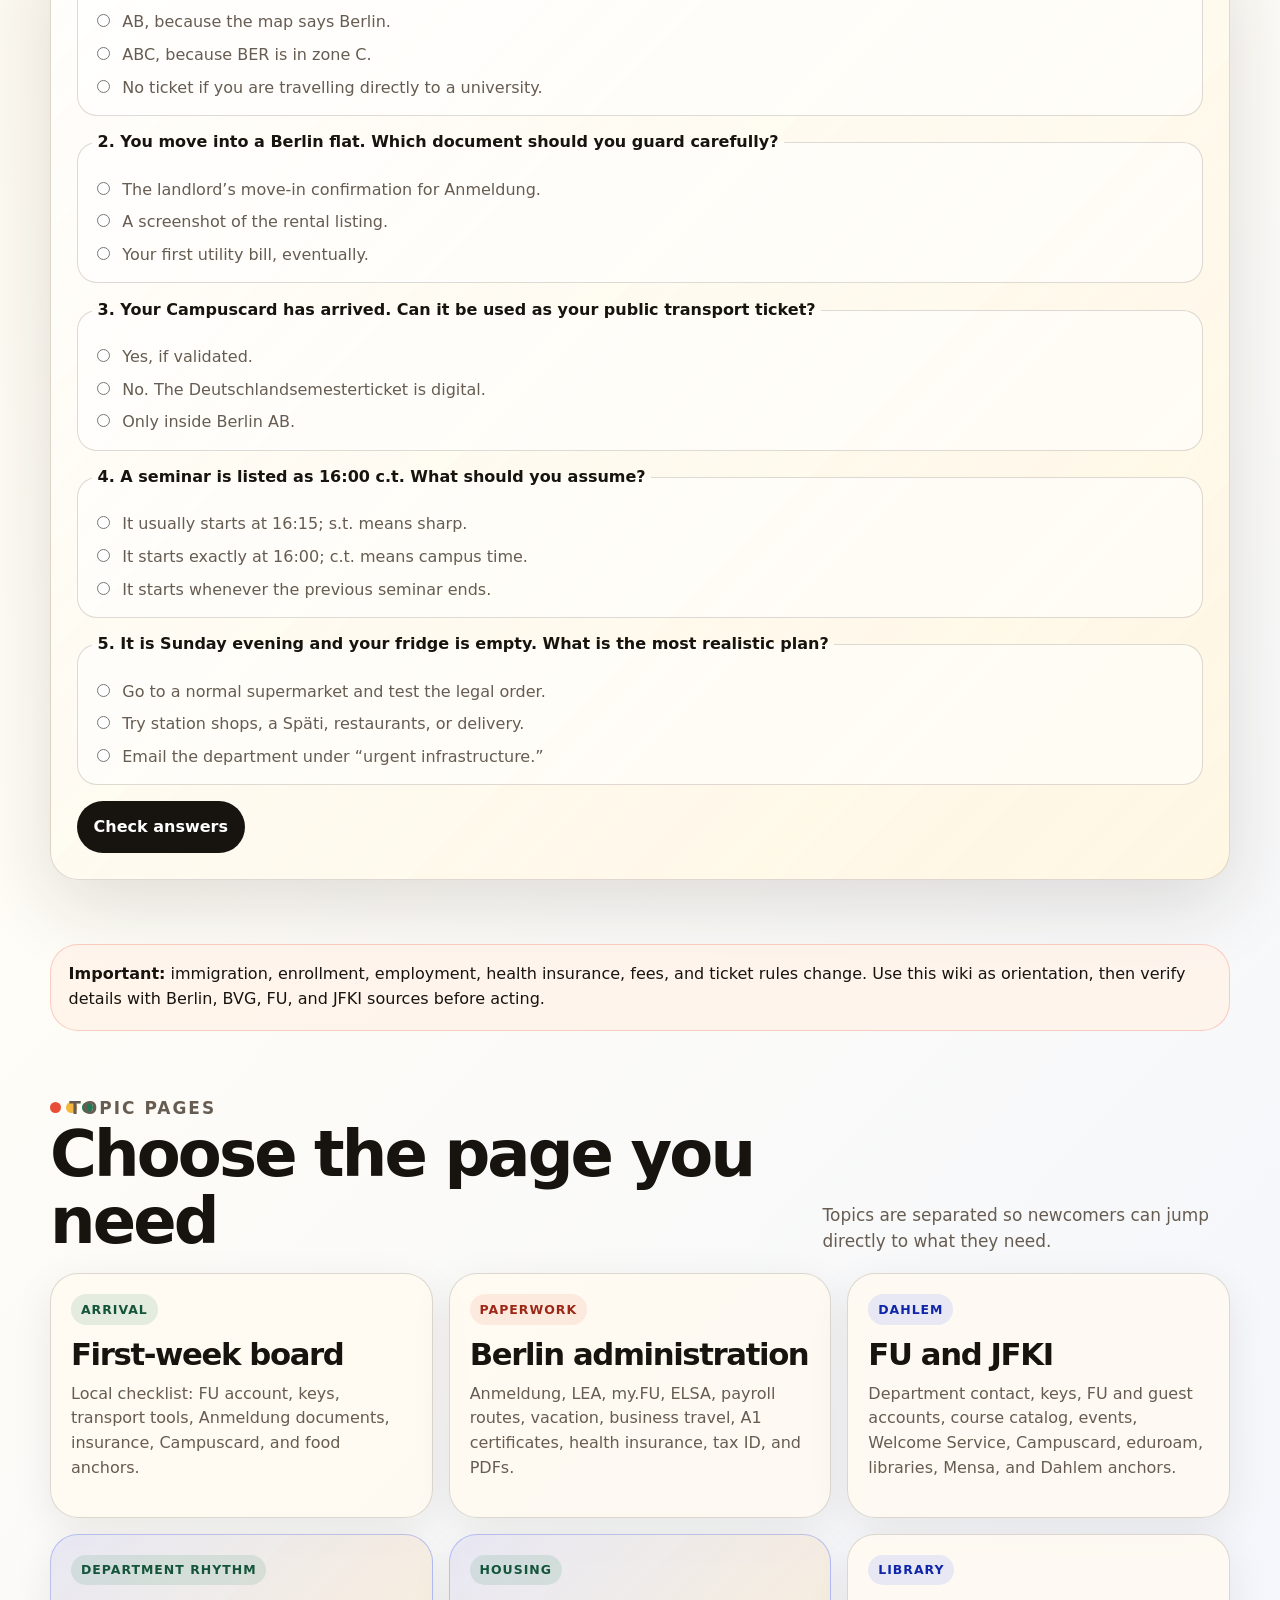
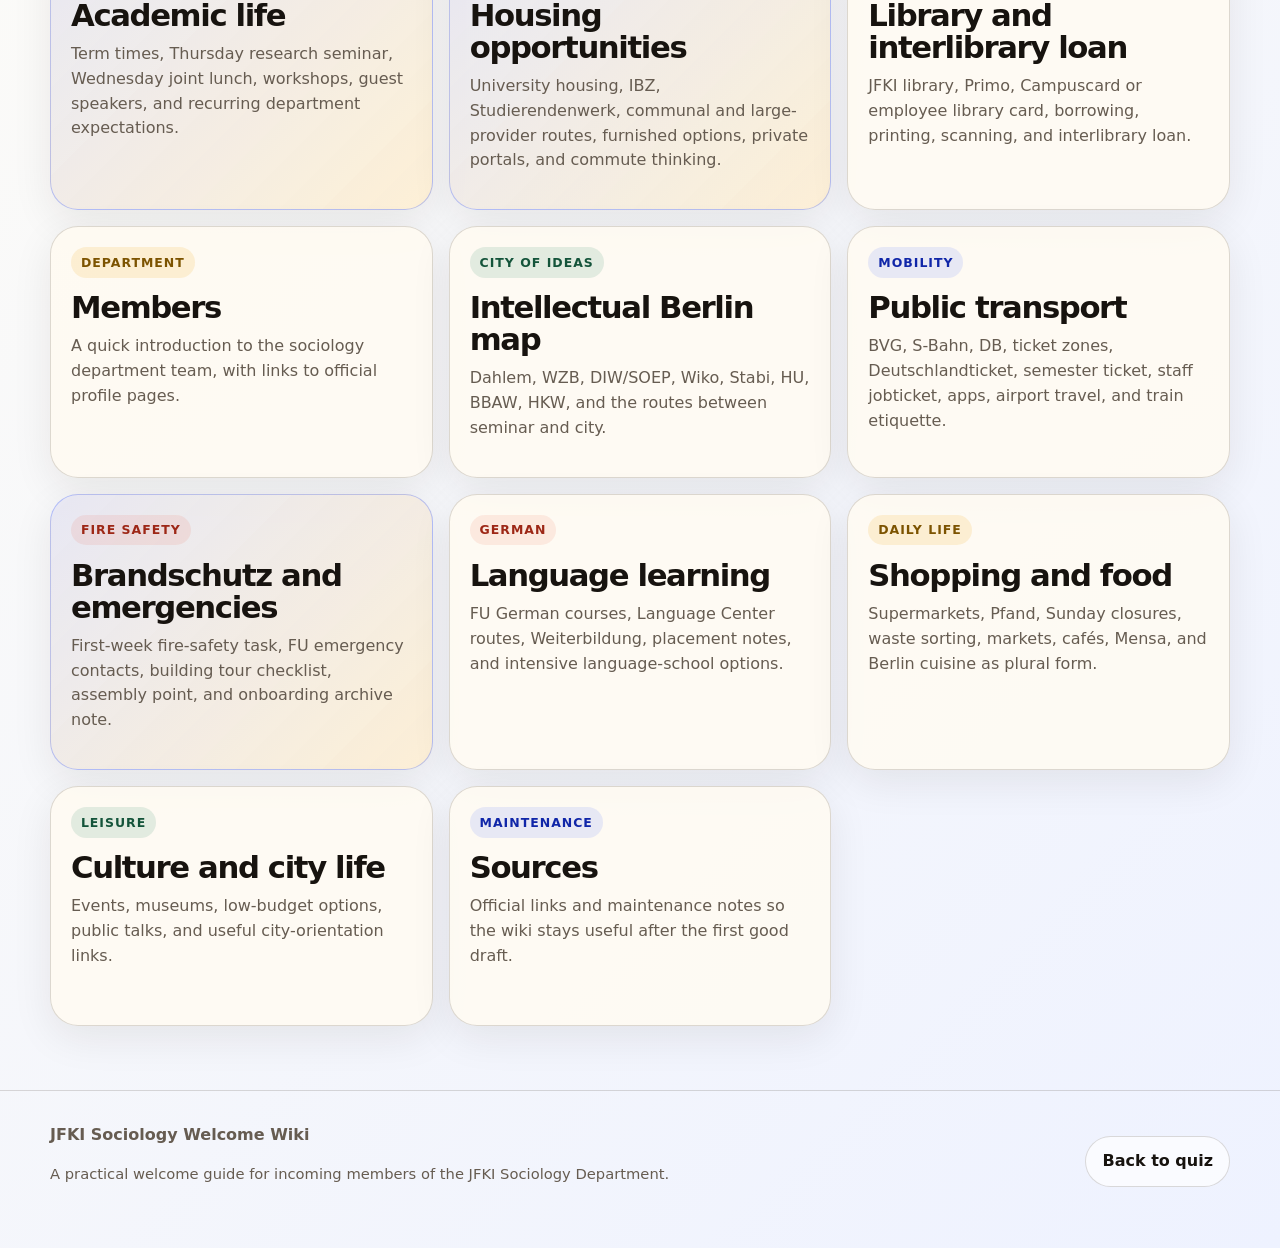
==== commit db88662c: "Update welcome wiki newcomer information" ====
--- a/index.html
+++ b/index.html
@@ -60,7 +60,7 @@
             It is not a substitute for official rules. It is a practical index to help newcomers find the right page,
             office, or link faster.
           </p>
-          <span class="stamp">Last source check: 11 August 2026</span>
+          <span class="stamp">Last source check: 21 August 2026</span>
         </aside>
       </div>
     </header>
@@ -152,7 +152,7 @@
           <article class="card topic-card">
             <span class="tag">Dahlem</span>
             <h3><a href="campus.html">FU and JFKI</a></h3>
-            <p>Department contact, doctoral routes, Welcome Service, Campuscard, eduroam, libraries, Mensa, and Dahlem anchors.</p>
+            <p>Department contact, keys, FU and guest accounts, course catalog, events, Welcome Service, Campuscard, eduroam, libraries, Mensa, and Dahlem anchors.</p>
           </article>
 
           <article class="card topic-card feature-frame">
@@ -164,7 +164,7 @@
           <article class="card topic-card feature-frame">
             <span class="tag green">Housing</span>
             <h3><a href="housing.html">Housing opportunities</a></h3>
-            <p>University housing routes, temporary furnished options, private portals, commute thinking, and questions to settle before arrival.</p>
+            <p>University housing, IBZ, Studierendenwerk, communal and large-provider routes, furnished options, private portals, and commute thinking.</p>
           </article>
 
           <article class="card topic-card">
@@ -188,7 +188,7 @@
           <article class="card topic-card">
             <span class="tag">Mobility</span>
             <h3><a href="transport.html">Public transport</a></h3>
-            <p>BVG, S-Bahn, DB, ticket zones, semester ticket, apps, airport travel, and train etiquette.</p>
+            <p>BVG, S-Bahn, DB, ticket zones, Deutschlandticket, semester ticket, staff jobticket, apps, airport travel, and train etiquette.</p>
           </article>
 
           <article class="card topic-card feature-frame">
@@ -200,7 +200,7 @@
           <article class="card topic-card">
             <span class="tag red">German</span>
             <h3><a href="language.html">Language learning</a></h3>
-            <p>FU German courses, Language Center routes, placement notes, and self-study resources.</p>
+            <p>FU German courses, Language Center routes, Weiterbildung, placement notes, and intensive language-school options.</p>
           </article>
 
           <article class="card topic-card">
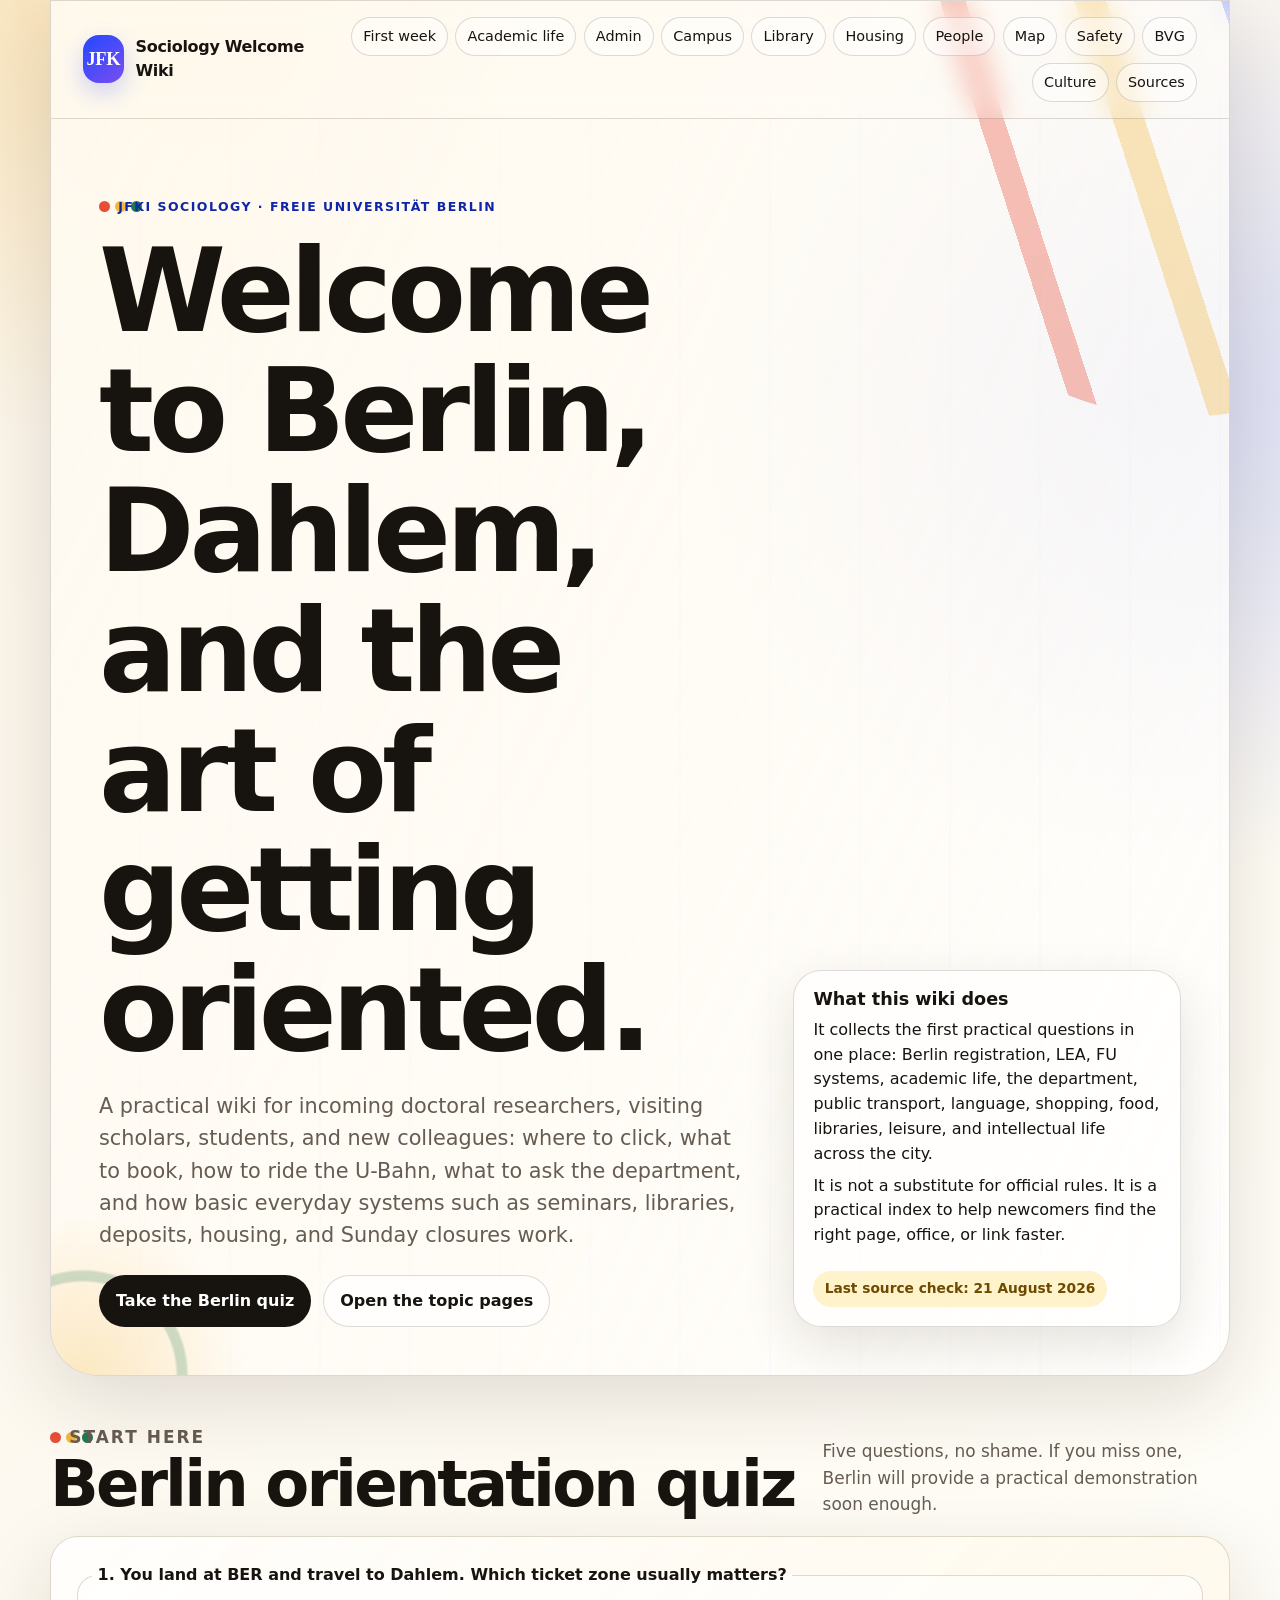
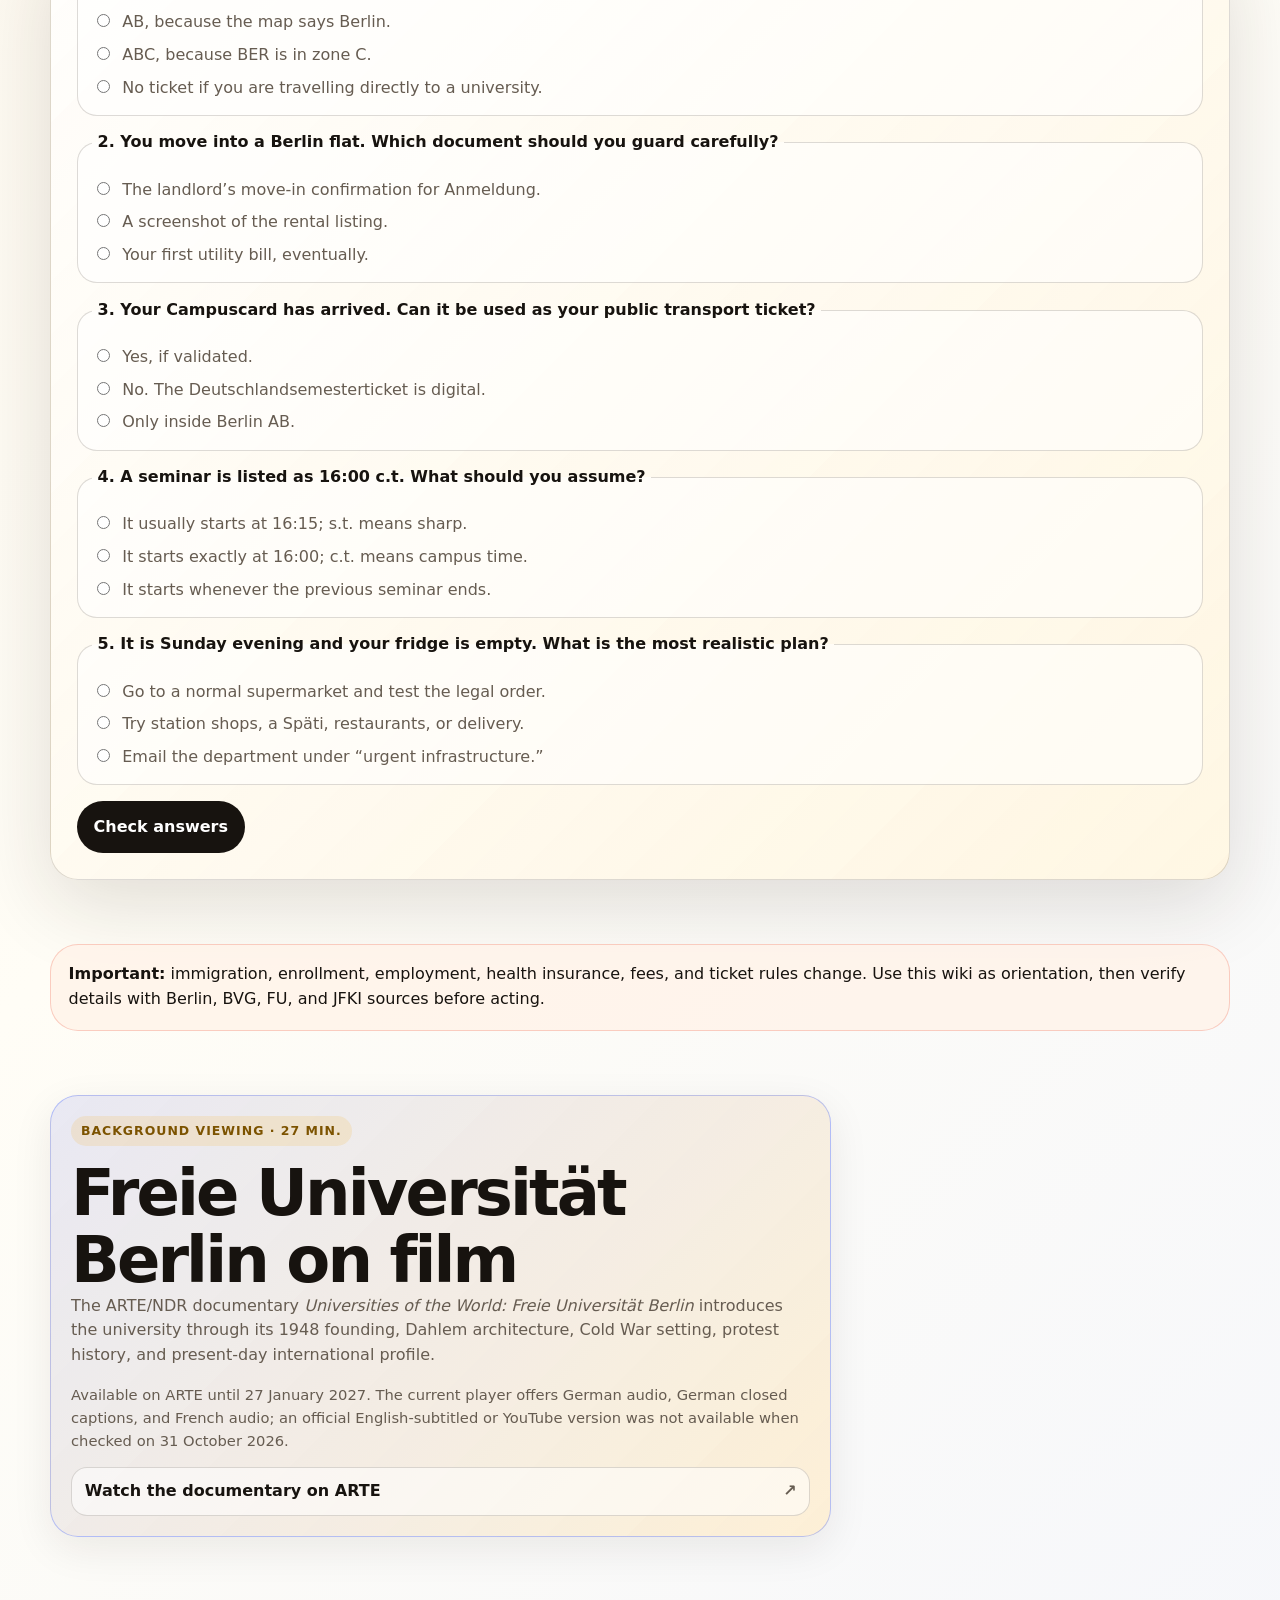
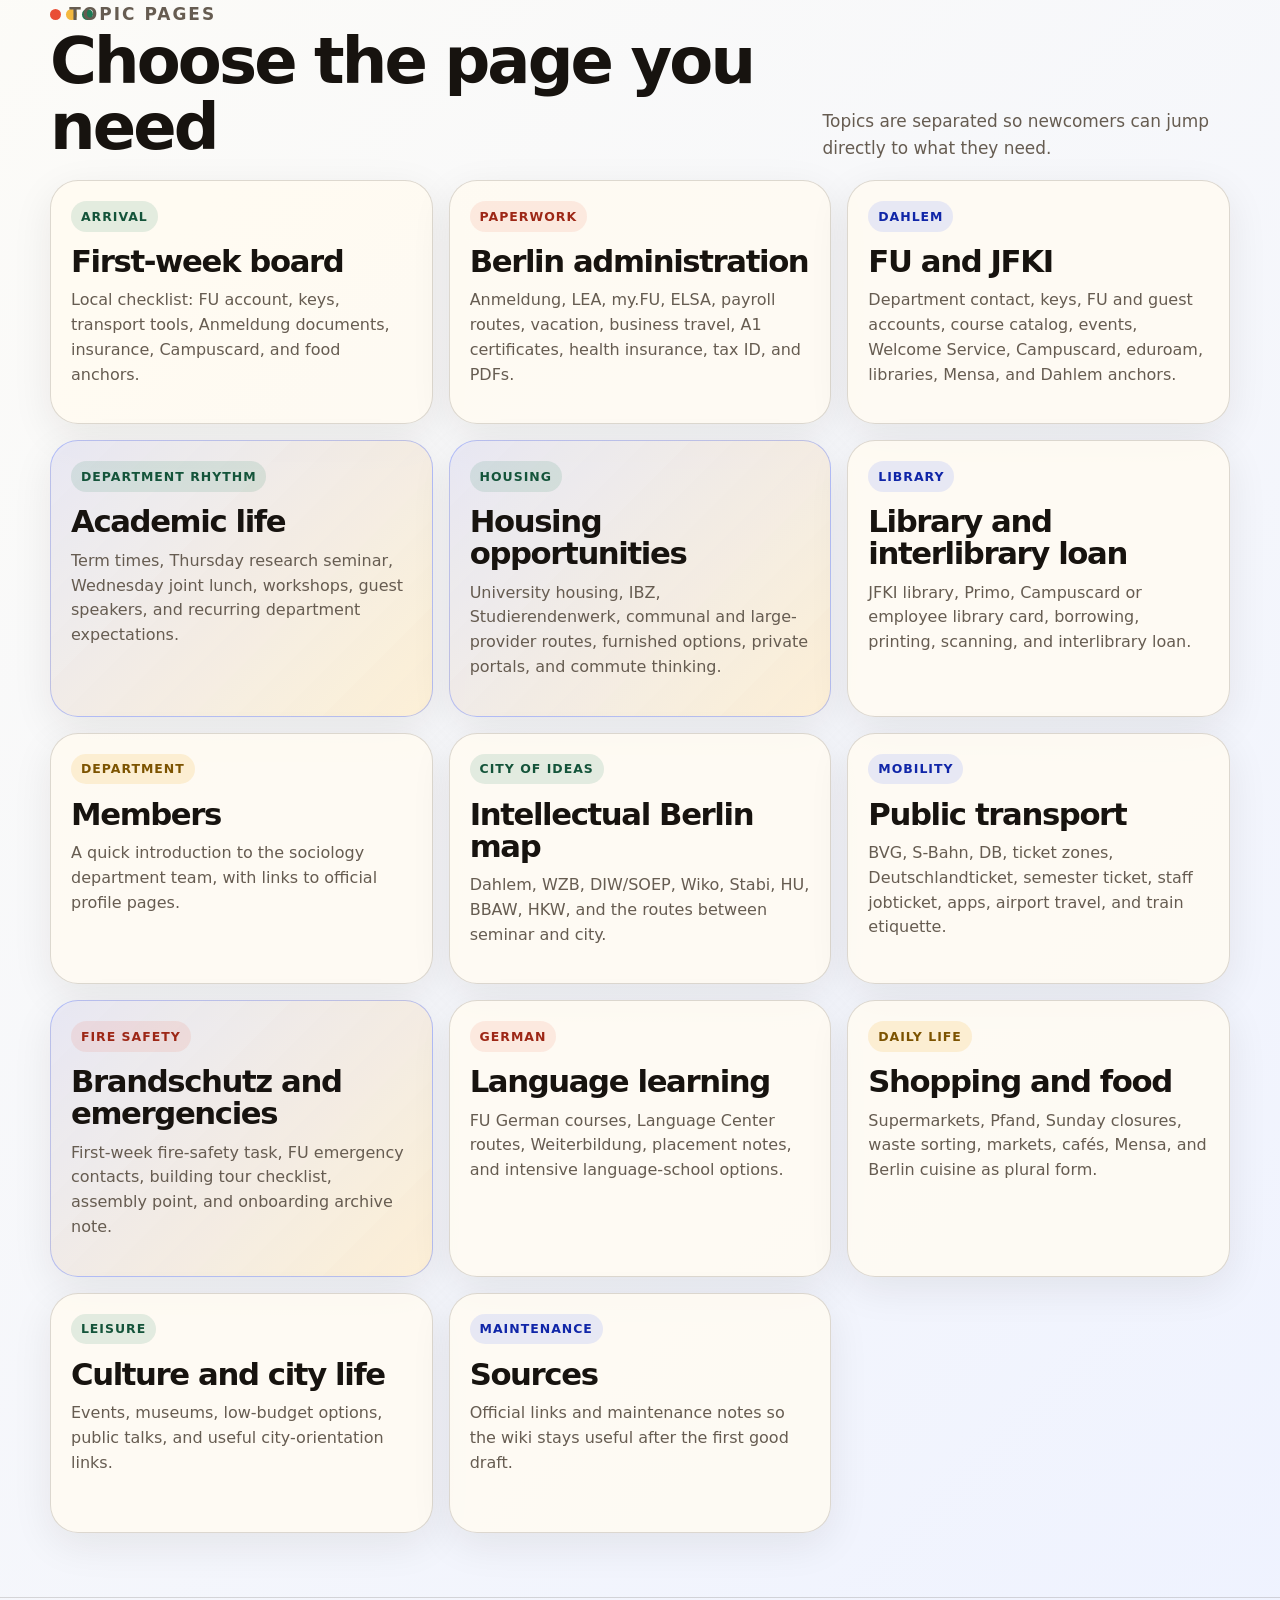
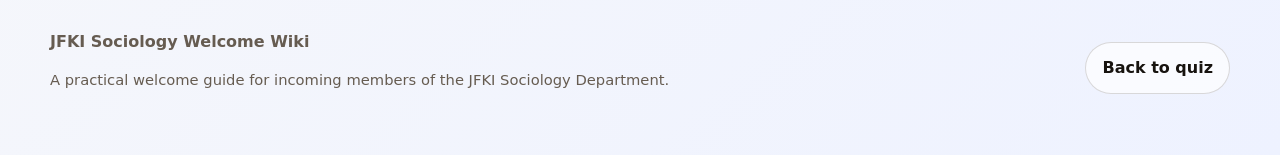
==== commit 25a79f71: "Feature FU Berlin documentary on homepage" ====
--- a/index.html
+++ b/index.html
@@ -125,6 +125,28 @@
         change. Use this wiki as orientation, then verify details with Berlin, BVG, FU, and JFKI sources before acting.
       </section>
 
+      <section class="section" aria-labelledby="fu-film-title">
+        <div class="grid">
+          <article class="card feature-frame wide">
+            <span class="tag gold">Background viewing · 27 min.</span>
+            <h2 id="fu-film-title">Freie Universität Berlin on film</h2>
+            <p>
+              The ARTE/NDR documentary <em>Universities of the World: Freie Universität Berlin</em> introduces the
+              university through its 1948 founding, Dahlem architecture, Cold War setting, protest history, and
+              present-day international profile.
+            </p>
+            <p class="small">
+              Available on ARTE until 27 January 2027. The current player offers German audio, German closed captions,
+              and French audio; an official English-subtitled or YouTube version was not available when checked on
+              31 October 2026.
+            </p>
+            <div class="link-list">
+              <a href="https://www.arte.tv/de/videos/119413-004-A/universitaeten-der-welt/">Watch the documentary on ARTE</a>
+            </div>
+          </article>
+        </div>
+      </section>
+
       <section class="section" id="topics">
         <div class="section-header">
           <div>
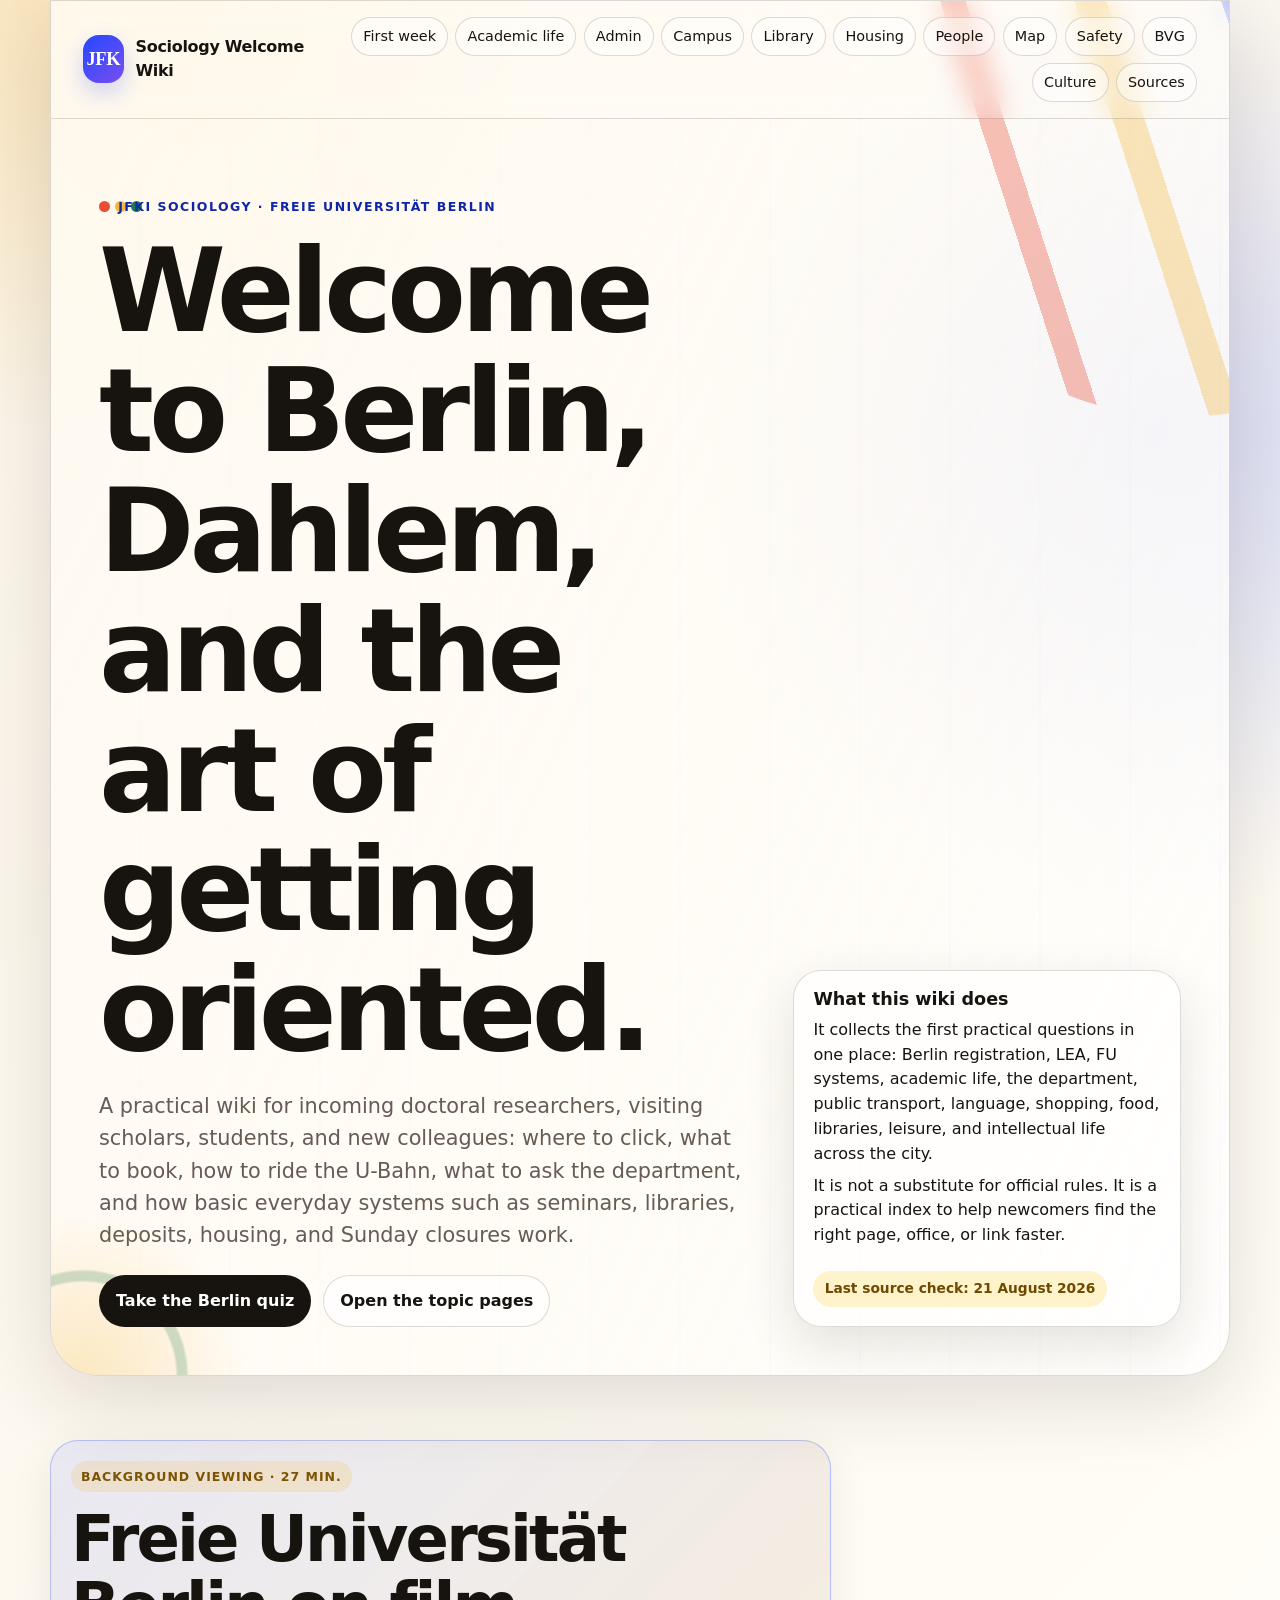
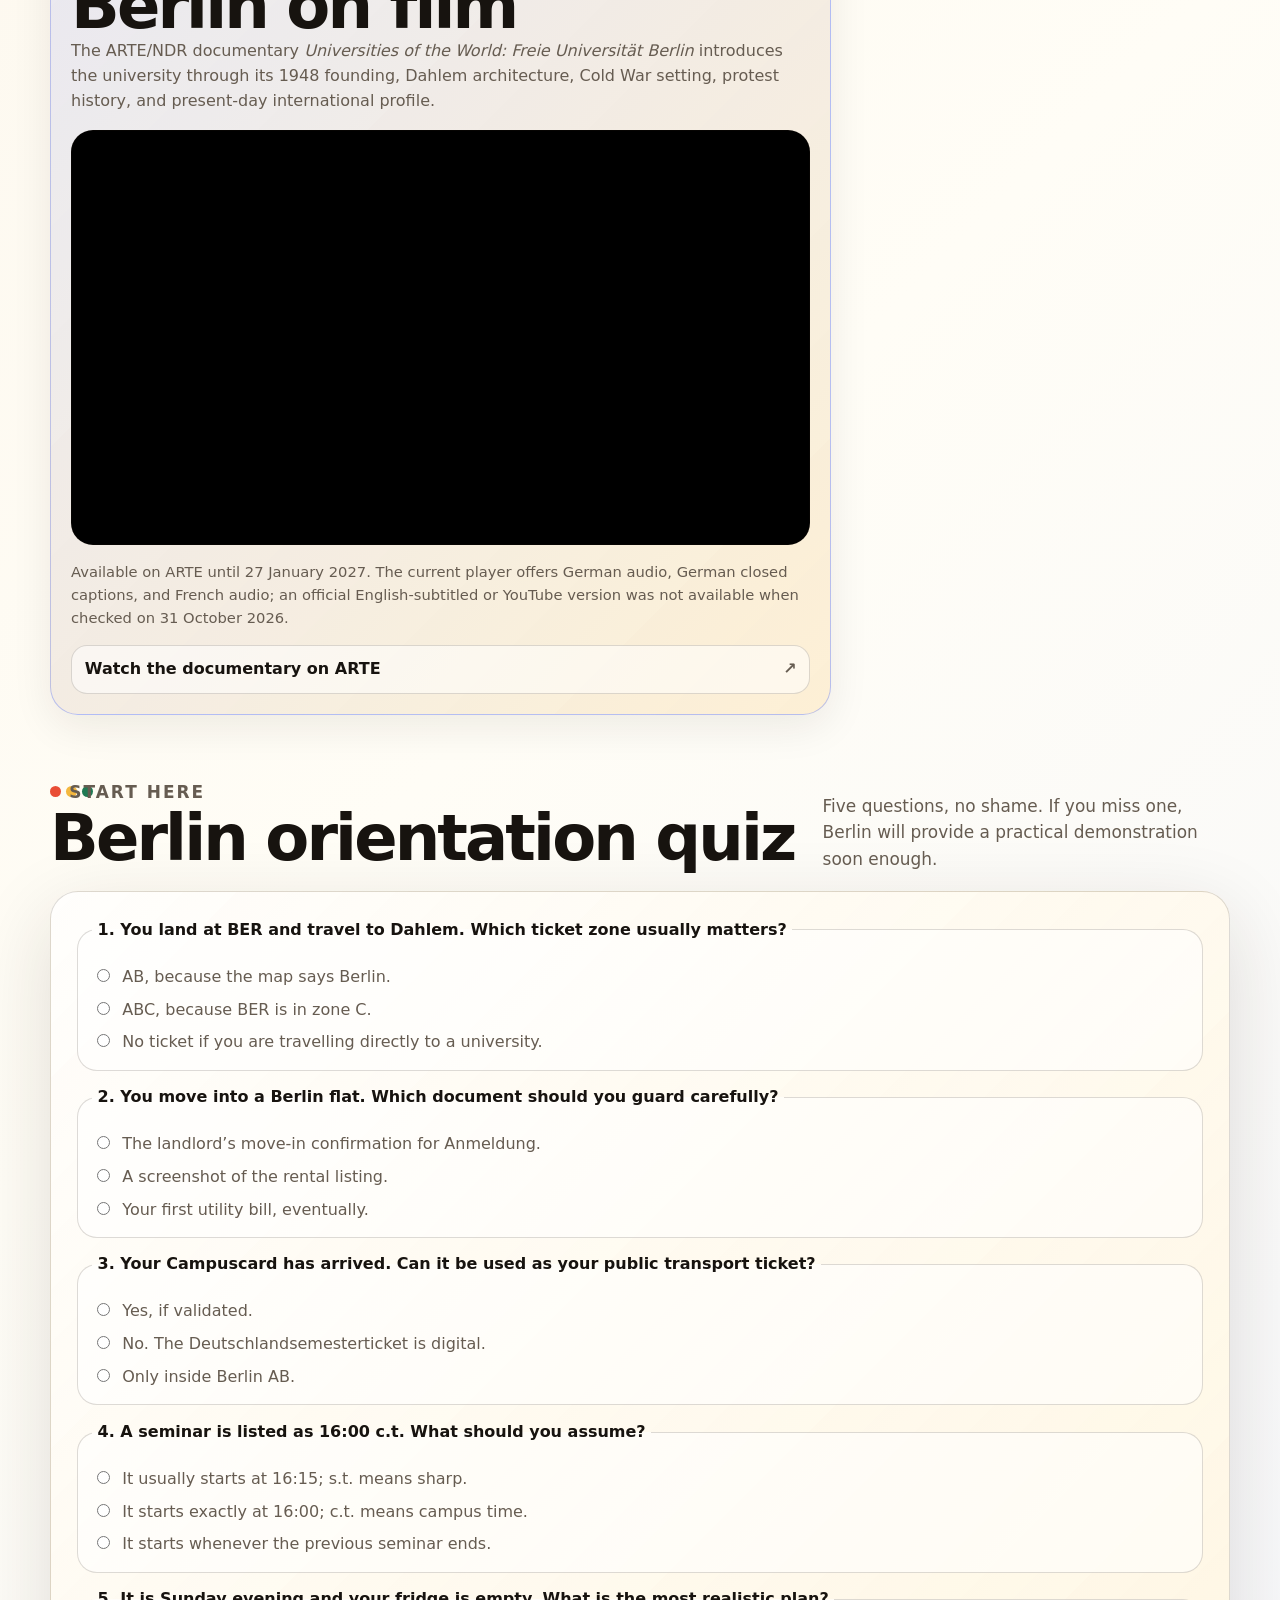
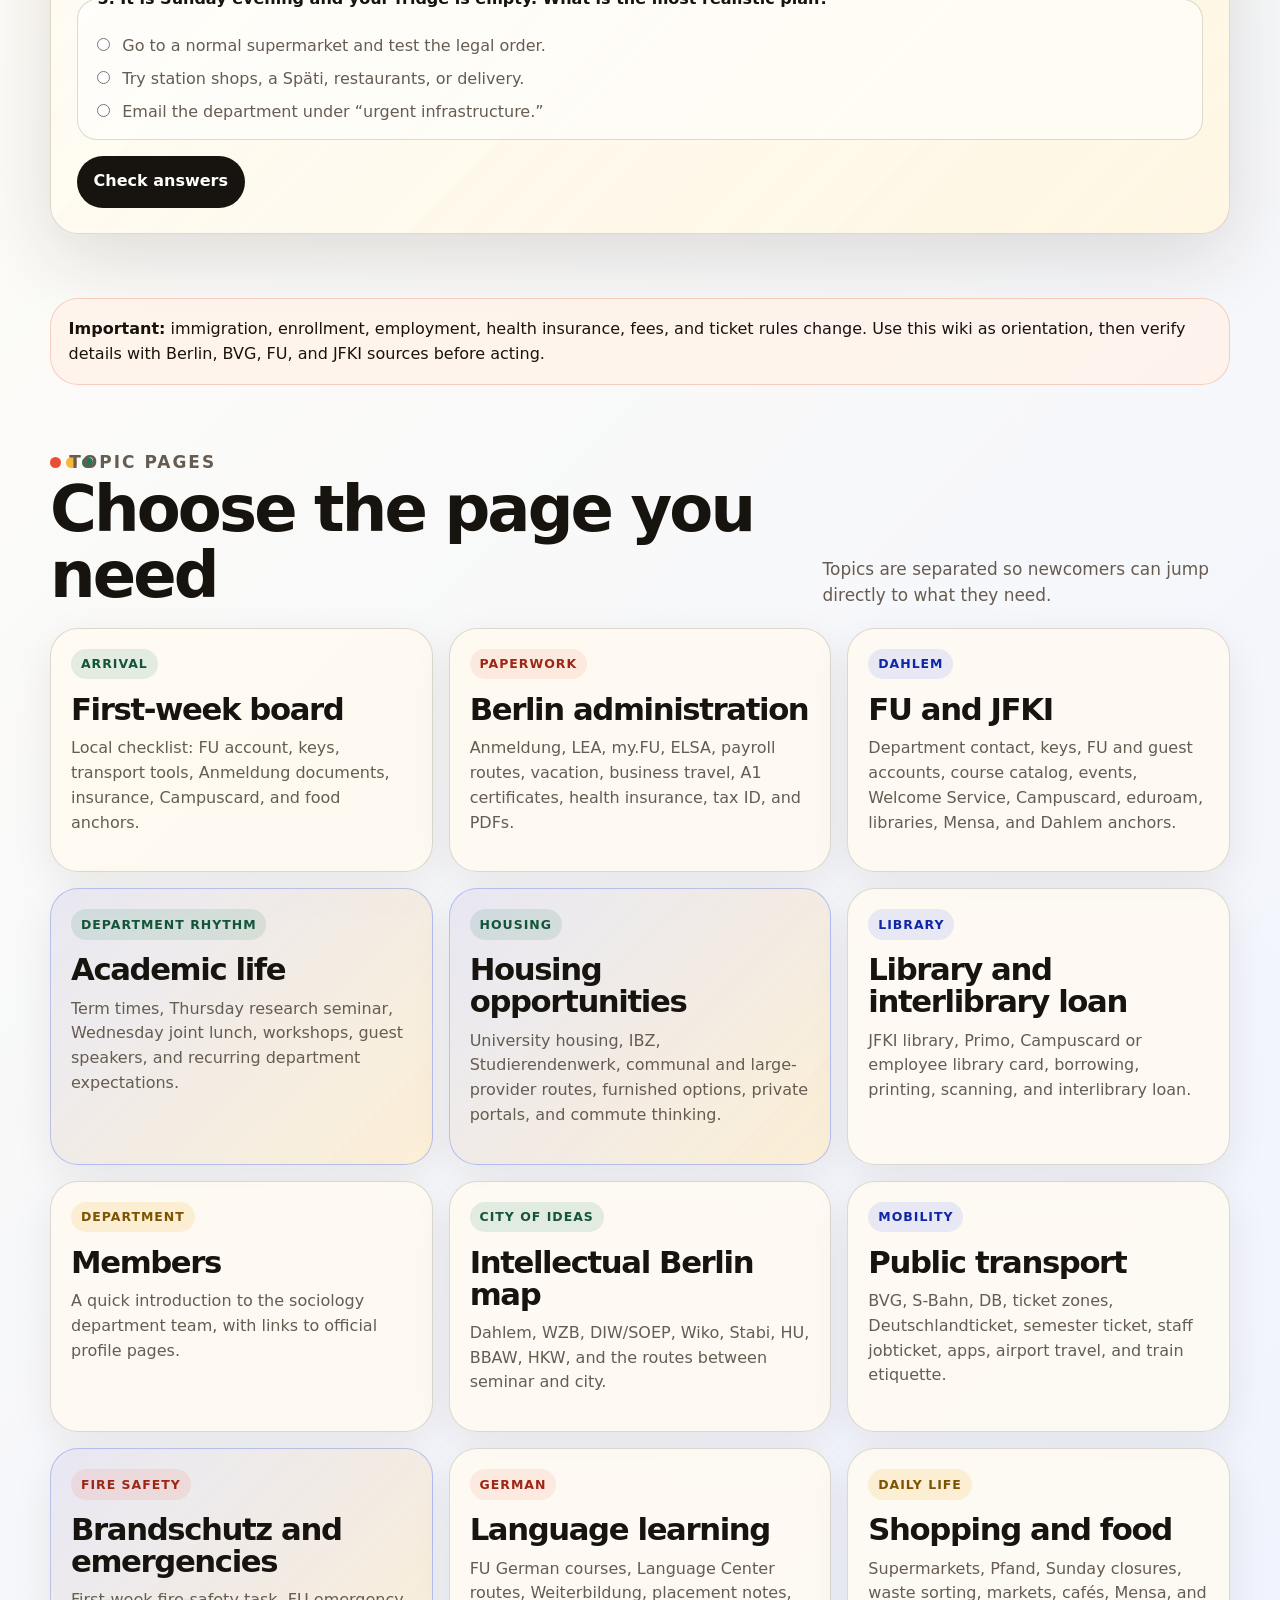
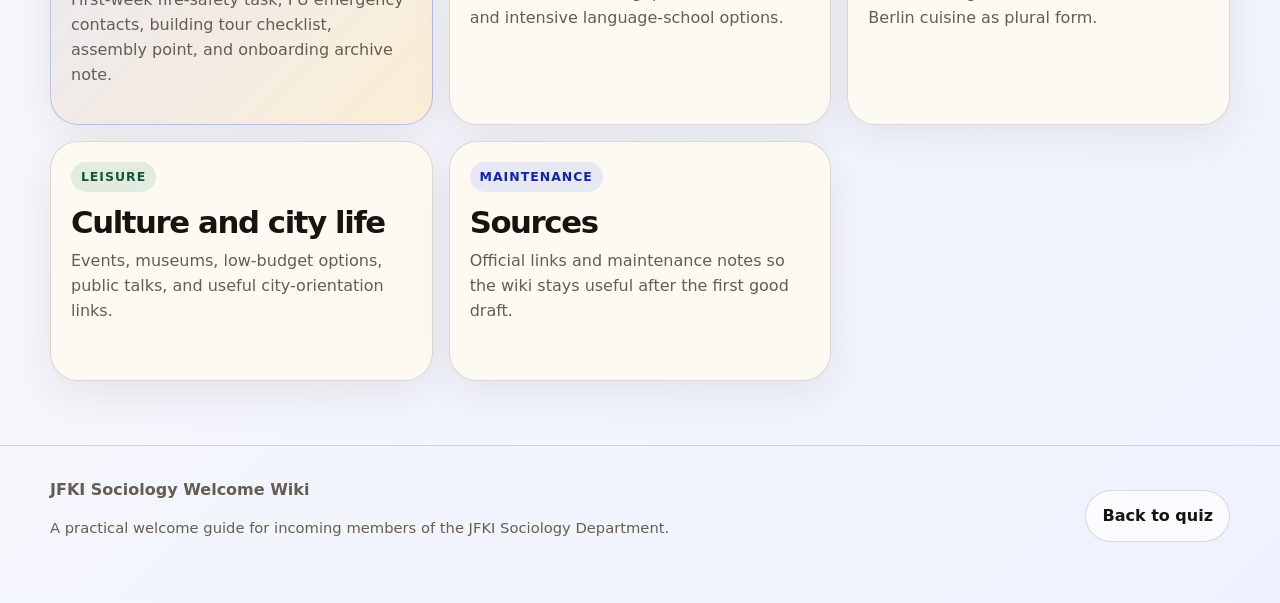
==== commit 105bc667: "Embed ARTE documentary before homepage quiz" ====
--- a/index.html
+++ b/index.html
@@ -66,65 +66,6 @@
     </header>
 
     <main id="main" class="site-shell">
-      <section class="section quiz-section" id="berlin-quiz">
-        <div class="section-header">
-          <div>
-            <p class="eyebrow">Start here</p>
-            <h2>Berlin orientation quiz</h2>
-          </div>
-          <p>
-            Five questions, no shame. If you miss one, Berlin will provide a practical demonstration soon enough.
-          </p>
-        </div>
-
-        <div class="quiz-card" data-quiz>
-          <fieldset class="quiz-question">
-            <legend>1. You land at BER and travel to Dahlem. Which ticket zone usually matters?</legend>
-            <label><input type="radio" name="q1" value="wrong"> AB, because the map says Berlin.</label>
-            <label><input type="radio" name="q1" value="correct"> ABC, because BER is in zone C.</label>
-            <label><input type="radio" name="q1" value="wrong"> No ticket if you are travelling directly to a university.</label>
-          </fieldset>
-
-          <fieldset class="quiz-question">
-            <legend>2. You move into a Berlin flat. Which document should you guard carefully?</legend>
-            <label><input type="radio" name="q2" value="correct"> The landlord’s move-in confirmation for Anmeldung.</label>
-            <label><input type="radio" name="q2" value="wrong"> A screenshot of the rental listing.</label>
-            <label><input type="radio" name="q2" value="wrong"> Your first utility bill, eventually.</label>
-          </fieldset>
-
-          <fieldset class="quiz-question">
-            <legend>3. Your Campuscard has arrived. Can it be used as your public transport ticket?</legend>
-            <label><input type="radio" name="q3" value="wrong"> Yes, if validated.</label>
-            <label><input type="radio" name="q3" value="correct"> No. The Deutschlandsemesterticket is digital.</label>
-            <label><input type="radio" name="q3" value="wrong"> Only inside Berlin AB.</label>
-          </fieldset>
-
-          <fieldset class="quiz-question">
-            <legend>4. A seminar is listed as 16:00 c.t. What should you assume?</legend>
-            <label><input type="radio" name="q4" value="correct"> It usually starts at 16:15; s.t. means sharp.</label>
-            <label><input type="radio" name="q4" value="wrong"> It starts exactly at 16:00; c.t. means campus time.</label>
-            <label><input type="radio" name="q4" value="wrong"> It starts whenever the previous seminar ends.</label>
-          </fieldset>
-
-          <fieldset class="quiz-question">
-            <legend>5. It is Sunday evening and your fridge is empty. What is the most realistic plan?</legend>
-            <label><input type="radio" name="q5" value="wrong"> Go to a normal supermarket and test the legal order.</label>
-            <label><input type="radio" name="q5" value="correct"> Try station shops, a Späti, restaurants, or delivery.</label>
-            <label><input type="radio" name="q5" value="wrong"> Email the department under “urgent infrastructure.”</label>
-          </fieldset>
-
-          <div class="quiz-actions">
-            <button class="button" type="button" data-quiz-check>Check answers</button>
-            <p class="quiz-result" aria-live="polite" data-quiz-result></p>
-          </div>
-        </div>
-      </section>
-
-      <section class="note" aria-label="Disclaimer">
-        <strong>Important:</strong> immigration, enrollment, employment, health insurance, fees, and ticket rules
-        change. Use this wiki as orientation, then verify details with Berlin, BVG, FU, and JFKI sources before acting.
-      </section>
-
       <section class="section" aria-labelledby="fu-film-title">
         <div class="grid">
           <article class="card feature-frame wide">
@@ -135,6 +76,9 @@
               university through its 1948 founding, Dahlem architecture, Cold War setting, protest history, and
               present-day international profile.
             </p>
+            <div class="video-embed">
+              <iframe title="Universitäten der Welt" allowfullscreen="true" style="border:none;width:100%;height:100%;transition-duration:0;transition-property:no;margin:0 auto;position:relative;display:block;background-color:#000000;" src="https://www.arte.tv/embeds/de/119413-004-A?autoplay=false&amp;mute=0"></iframe>
+            </div>
             <p class="small">
               Available on ARTE until 27 January 2027. The current player offers German audio, German closed captions,
               and French audio; an official English-subtitled or YouTube version was not available when checked on
@@ -147,6 +91,65 @@
         </div>
       </section>
 
+      <section class="section quiz-section" id="berlin-quiz">
+        <div class="section-header">
+          <div>
+            <p class="eyebrow">Start here</p>
+            <h2>Berlin orientation quiz</h2>
+          </div>
+          <p>
+            Five questions, no shame. If you miss one, Berlin will provide a practical demonstration soon enough.
+          </p>
+        </div>
+
+        <div class="quiz-card" data-quiz>
+          <fieldset class="quiz-question">
+            <legend>1. You land at BER and travel to Dahlem. Which ticket zone usually matters?</legend>
+            <label><input type="radio" name="q1" value="wrong"> AB, because the map says Berlin.</label>
+            <label><input type="radio" name="q1" value="correct"> ABC, because BER is in zone C.</label>
+            <label><input type="radio" name="q1" value="wrong"> No ticket if you are travelling directly to a university.</label>
+          </fieldset>
+
+          <fieldset class="quiz-question">
+            <legend>2. You move into a Berlin flat. Which document should you guard carefully?</legend>
+            <label><input type="radio" name="q2" value="correct"> The landlord’s move-in confirmation for Anmeldung.</label>
+            <label><input type="radio" name="q2" value="wrong"> A screenshot of the rental listing.</label>
+            <label><input type="radio" name="q2" value="wrong"> Your first utility bill, eventually.</label>
+          </fieldset>
+
+          <fieldset class="quiz-question">
+            <legend>3. Your Campuscard has arrived. Can it be used as your public transport ticket?</legend>
+            <label><input type="radio" name="q3" value="wrong"> Yes, if validated.</label>
+            <label><input type="radio" name="q3" value="correct"> No. The Deutschlandsemesterticket is digital.</label>
+            <label><input type="radio" name="q3" value="wrong"> Only inside Berlin AB.</label>
+          </fieldset>
+
+          <fieldset class="quiz-question">
+            <legend>4. A seminar is listed as 16:00 c.t. What should you assume?</legend>
+            <label><input type="radio" name="q4" value="correct"> It usually starts at 16:15; s.t. means sharp.</label>
+            <label><input type="radio" name="q4" value="wrong"> It starts exactly at 16:00; c.t. means campus time.</label>
+            <label><input type="radio" name="q4" value="wrong"> It starts whenever the previous seminar ends.</label>
+          </fieldset>
+
+          <fieldset class="quiz-question">
+            <legend>5. It is Sunday evening and your fridge is empty. What is the most realistic plan?</legend>
+            <label><input type="radio" name="q5" value="wrong"> Go to a normal supermarket and test the legal order.</label>
+            <label><input type="radio" name="q5" value="correct"> Try station shops, a Späti, restaurants, or delivery.</label>
+            <label><input type="radio" name="q5" value="wrong"> Email the department under “urgent infrastructure.”</label>
+          </fieldset>
+
+          <div class="quiz-actions">
+            <button class="button" type="button" data-quiz-check>Check answers</button>
+            <p class="quiz-result" aria-live="polite" data-quiz-result></p>
+          </div>
+        </div>
+      </section>
+
+      <section class="note" aria-label="Disclaimer">
+        <strong>Important:</strong> immigration, enrollment, employment, health insurance, fees, and ticket rules
+        change. Use this wiki as orientation, then verify details with Berlin, BVG, FU, and JFKI sources before acting.
+      </section>
+
       <section class="section" id="topics">
         <div class="section-header">
           <div>
--- a/styles.css
+++ b/styles.css
@@ -524,6 +524,16 @@
   background: white;
 }
 
+.video-embed {
+  width: 100%;
+  aspect-ratio: 16 / 9;
+  margin: 1rem 0;
+  overflow: hidden;
+  border: 1px solid var(--line);
+  border-radius: 22px;
+  background: #000;
+}
+
 .transit-map {
   position: relative;
   min-height: 260px;
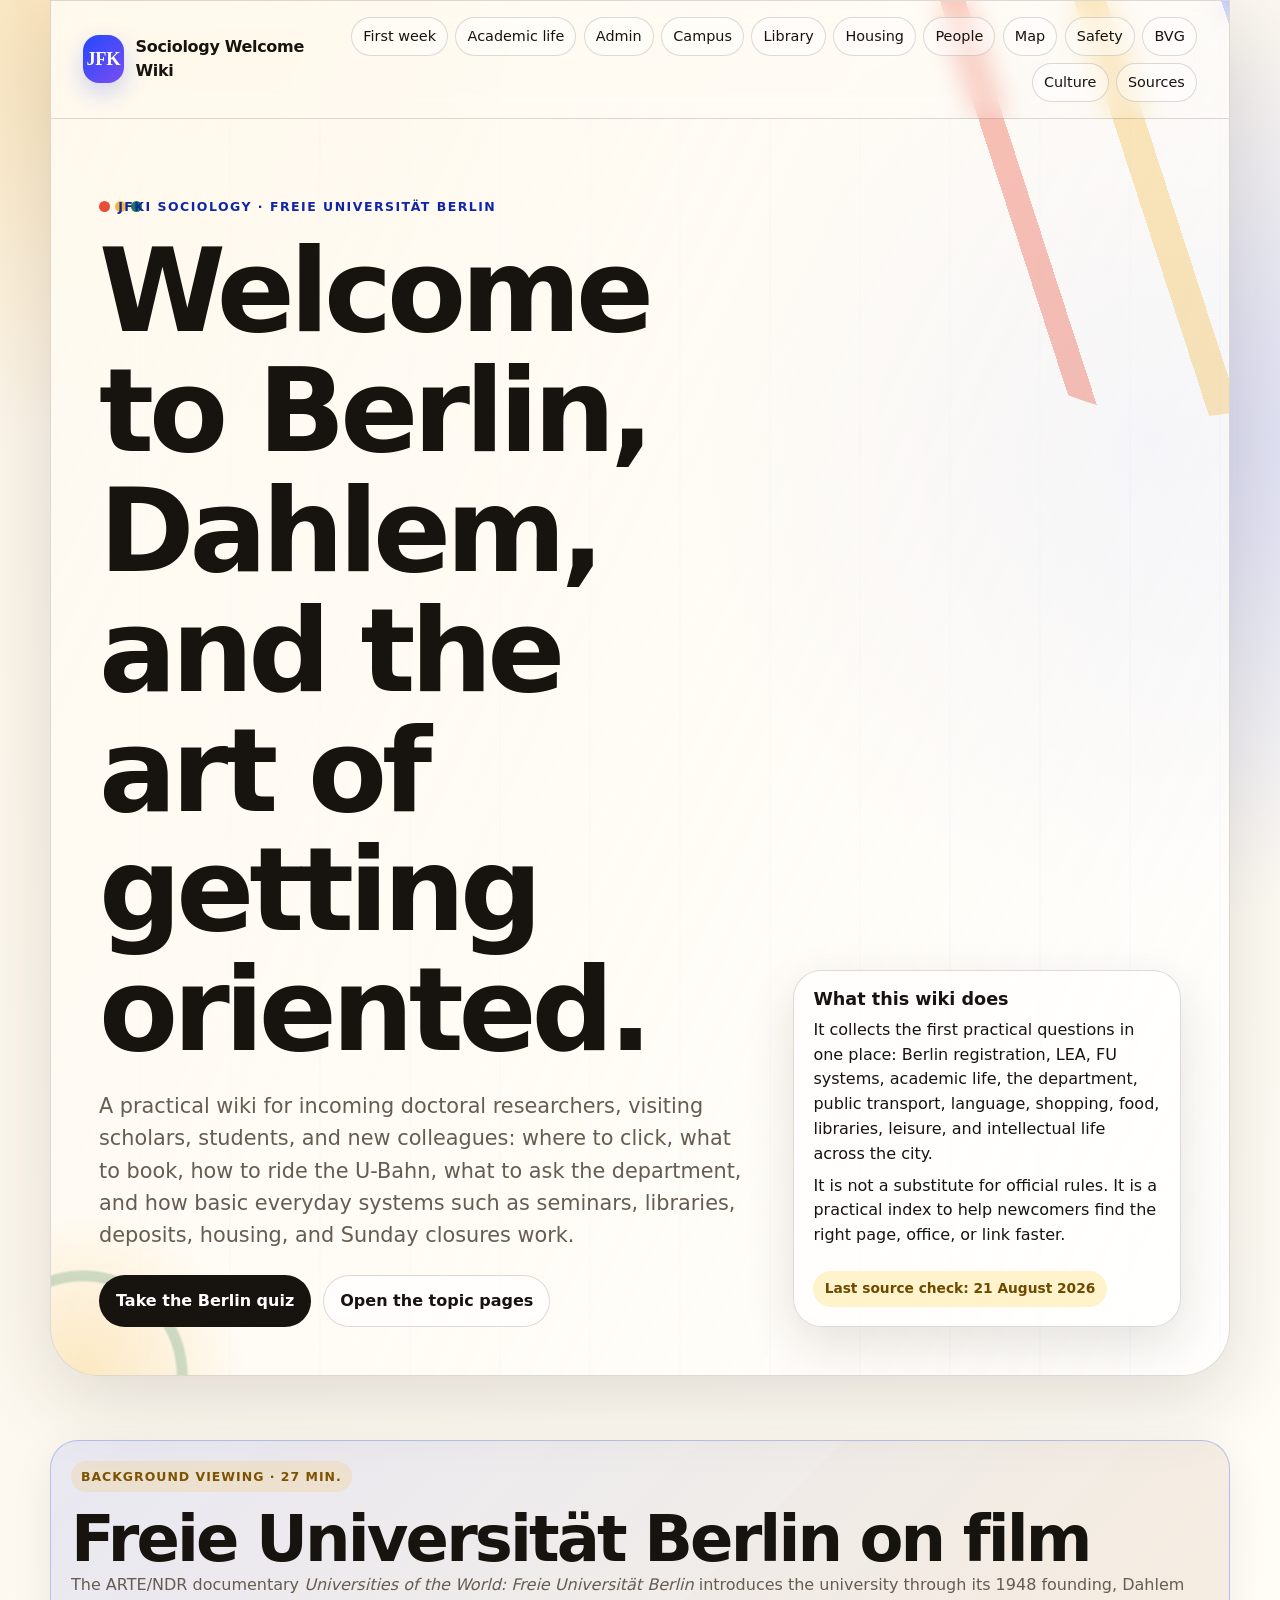
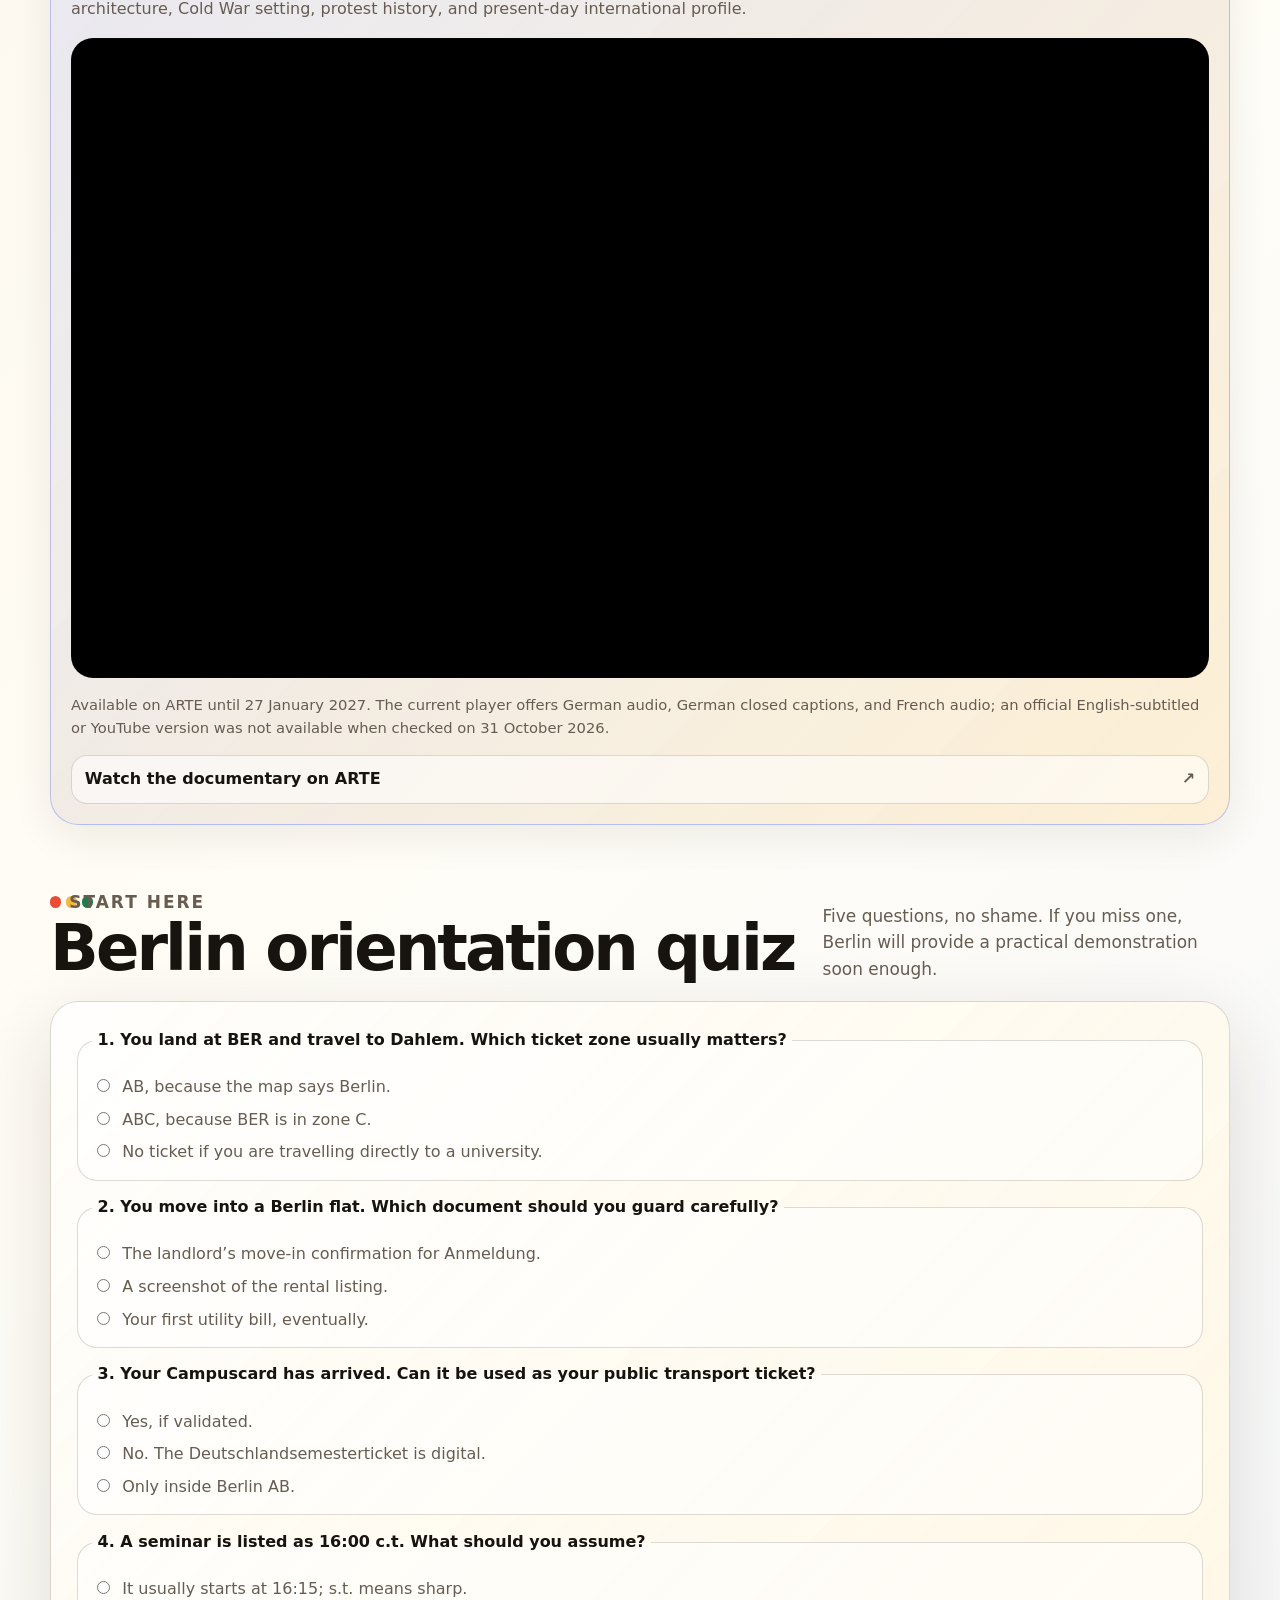
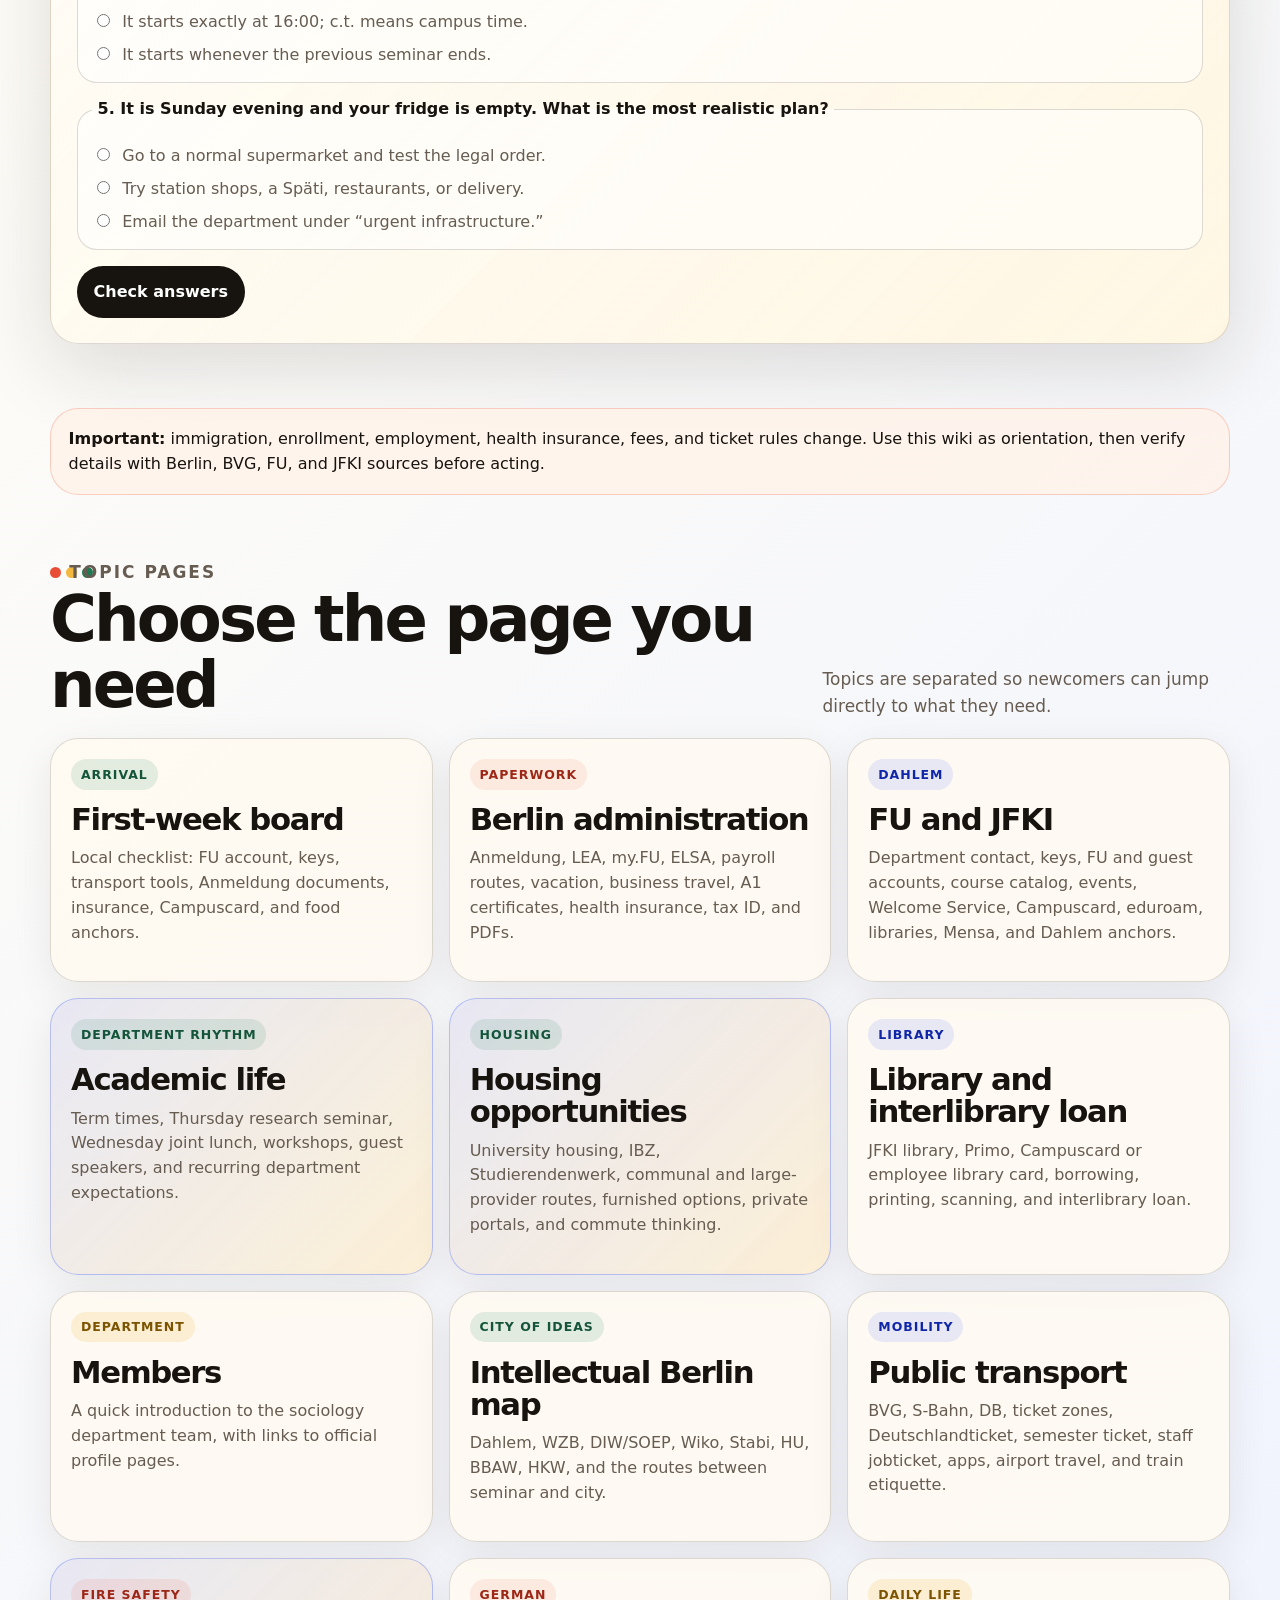
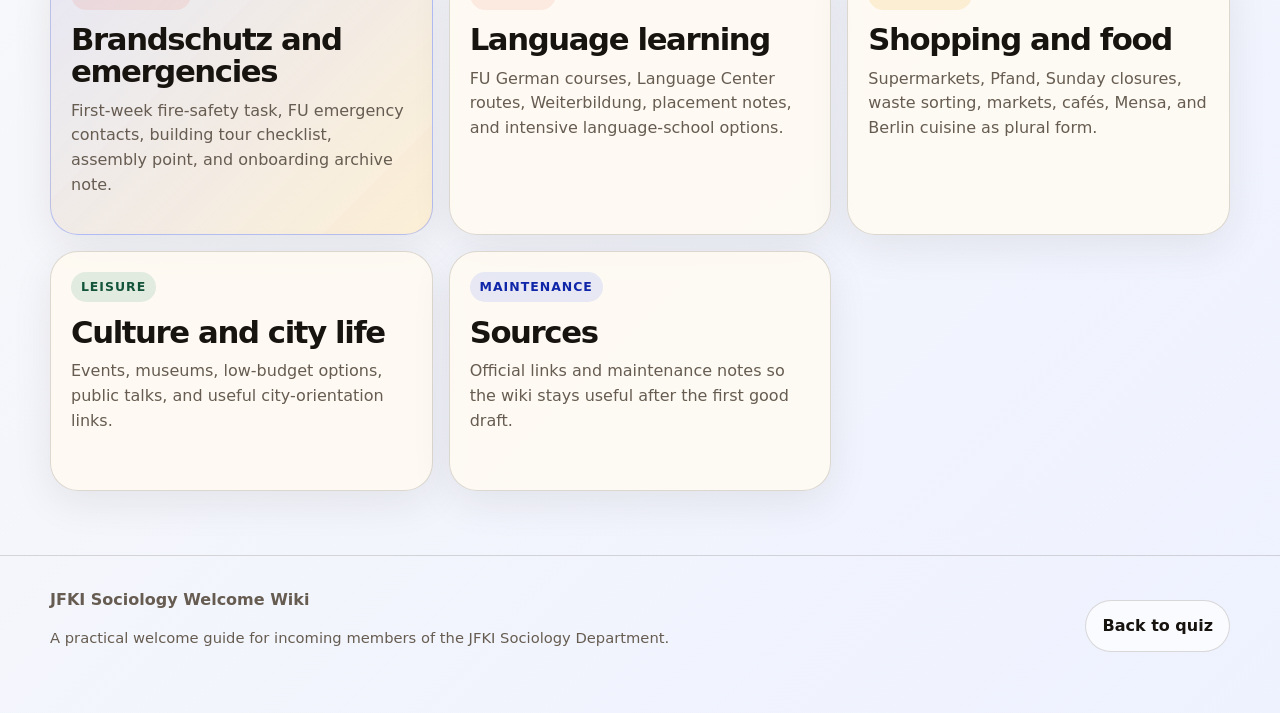
==== commit 1fe4eefb: "Make homepage video full width" ====
--- a/index.html
+++ b/index.html
@@ -68,7 +68,7 @@
     <main id="main" class="site-shell">
       <section class="section" aria-labelledby="fu-film-title">
         <div class="grid">
-          <article class="card feature-frame wide">
+          <article class="card feature-frame full">
             <span class="tag gold">Background viewing · 27 min.</span>
             <h2 id="fu-film-title">Freie Universität Berlin on film</h2>
             <p>
